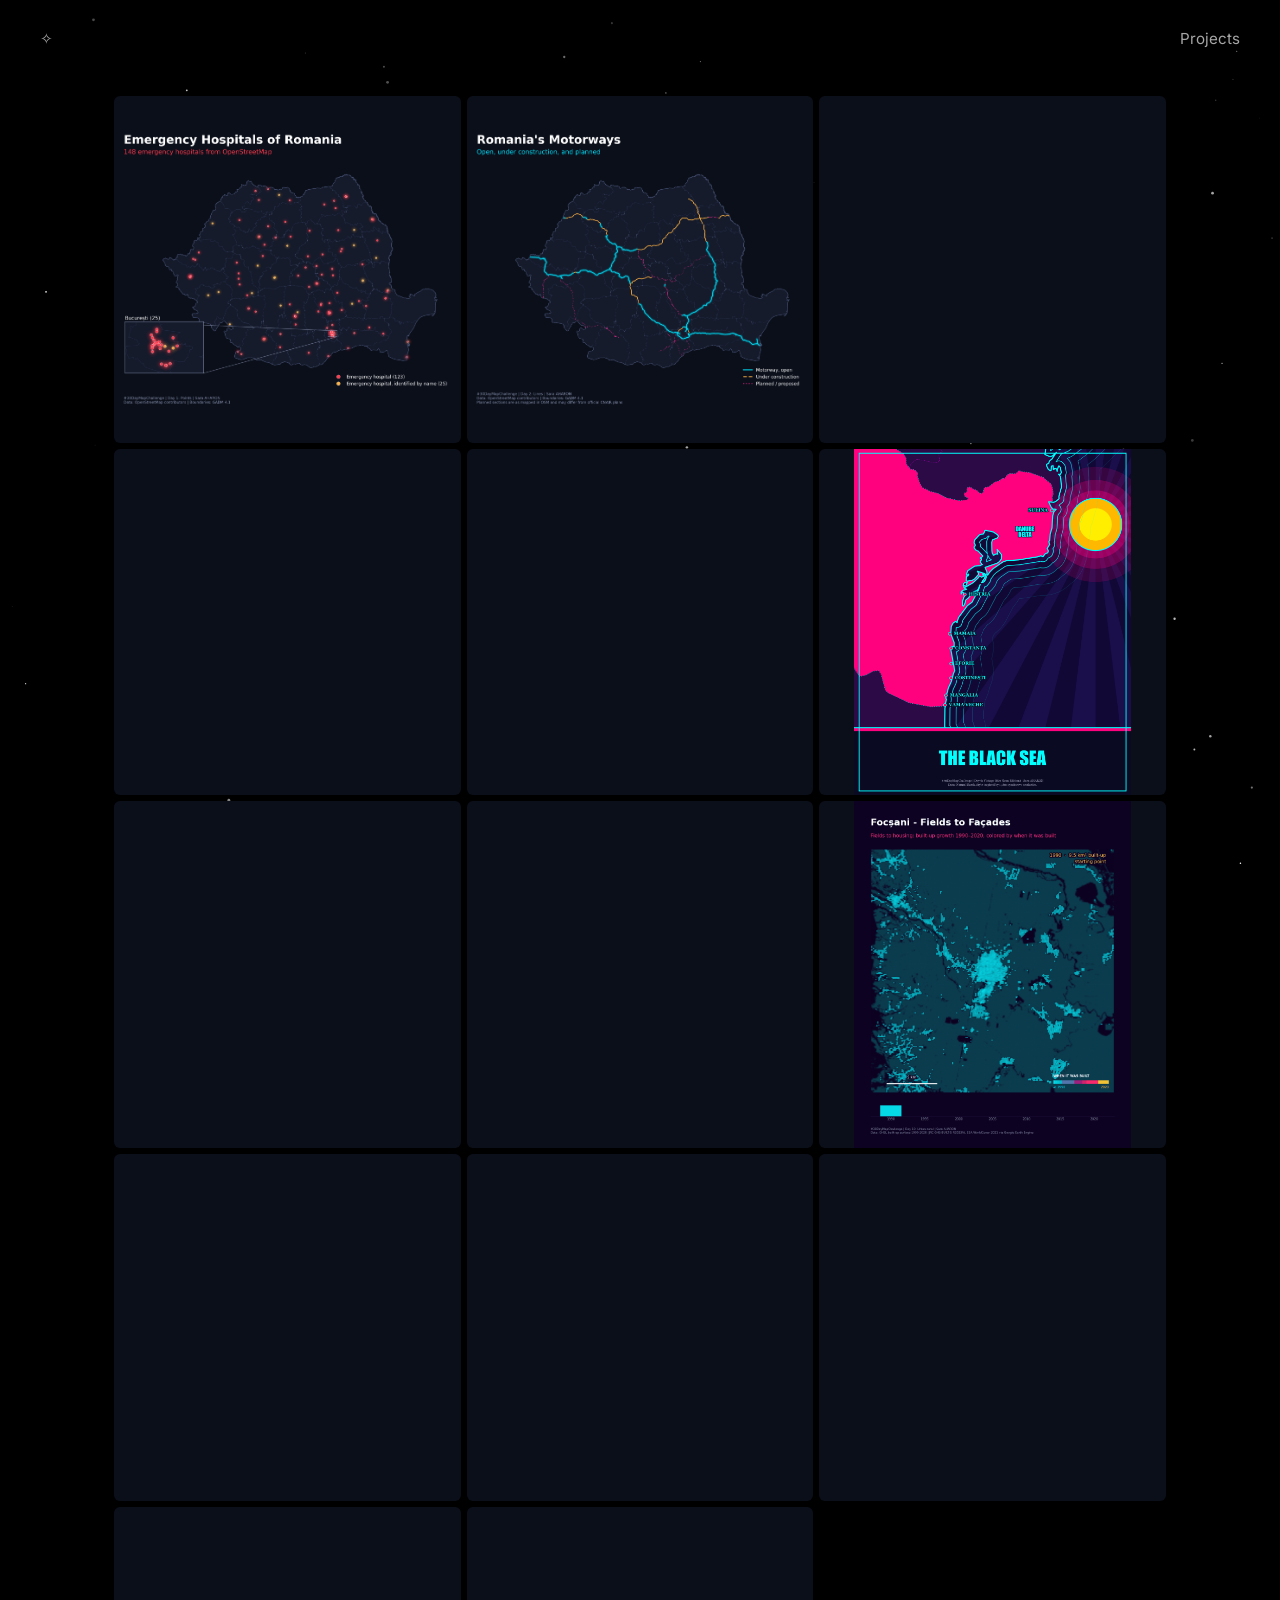
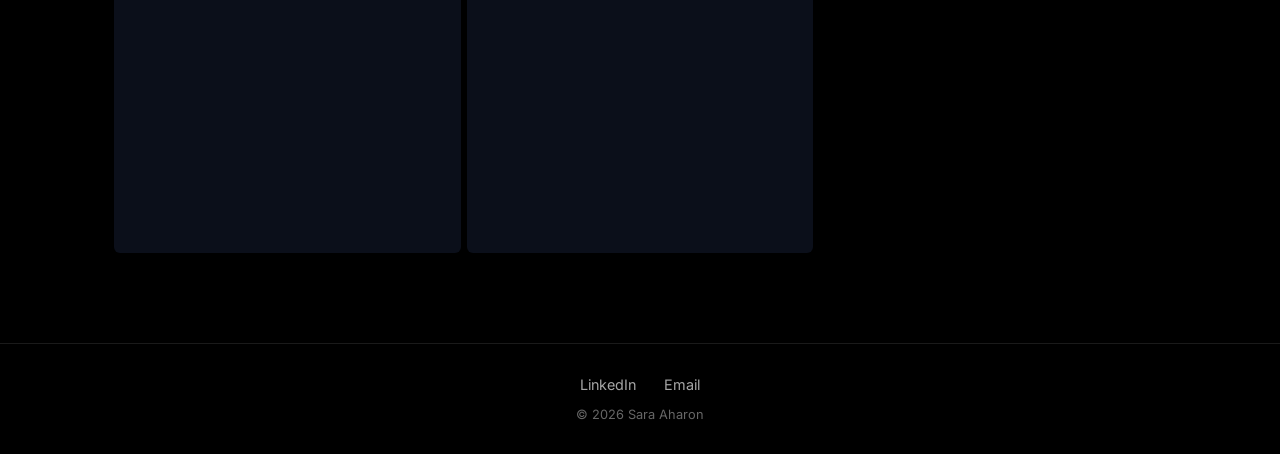
==== 30days.html @ be104168 "cv" ====
<!DOCTYPE html>
<html lang="en">
<head>
    <meta charset="UTF-8">
    <meta name="viewport" content="width=device-width, initial-scale=1.0">
    <title>#30DayMapChallenge 2026</title>

    <link rel="preconnect" href="https://fonts.googleapis.com">
    <link rel="preconnect" href="https://fonts.gstatic.com" crossorigin>
    <link href="https://fonts.googleapis.com/css2?family=Inter:wght@300;400;600;800&display=swap" rel="stylesheet">

    <style>
        * { margin: 0; padding: 0; box-sizing: border-box; }

        html, body { overflow-x: hidden; }

        body {
            background: #000;
            color: #fff;
            font-family: 'Inter', system-ui, sans-serif;
            display: flex;
            flex-direction: column;
            min-height: 100vh;
        }

        #stars {
            position: fixed;
            inset: 0;
            width: 100%;
            height: 100%;
            z-index: 0;
        }

        nav, main, footer { position: relative; z-index: 1; }

        .container { width: 100%; max-width: 1100px; margin: 0 auto; padding: 0 24px; }

        /* Nav */
        nav {
            display: flex;
            justify-content: space-between;
            align-items: center;
            flex-wrap: wrap;
            gap: 10px 28px;
            padding: 28px 40px;
        }
        nav .logo { font-weight: 600; letter-spacing: 0.04em; }
        nav ul { display: flex; gap: 28px; list-style: none; }
        nav a {
            color: rgba(255, 255, 255, 0.65);
            text-decoration: none;
            font-size: 0.95rem;
            transition: color 0.2s;
        }
        nav a:hover { color: #fff; }

        main { flex: 1; padding: 20px 0 90px; }

        /* Grid */
        .mc-grid {
            display: grid;
            grid-template-columns: repeat(3, 1fr);
            gap: 6px;
        }

        .mc-tile {
            position: relative;
            display: block;
            aspect-ratio: 1 / 1;
            padding: 0;
            border: 0;
            border-radius: 6px;
            overflow: hidden;
            background: #0b0f1a;
            cursor: pointer;
            font: inherit;
            width: 100%;
        }

        .mc-tile img,
        .mc-tile video {
            width: 100%;
            height: 100%;
            object-fit: contain;
            display: block;
            transition: transform 0.35s ease;
            pointer-events: none; /* Prevents video elements from intercepting clicks meant for the tile button */
        }

        .mc-tile:hover img,
        .mc-tile:hover video,
        .mc-tile:focus-visible img,
        .mc-tile:focus-visible video { transform: scale(1.04); }

        /* Lightbox */
        .mc-lightbox {
            position: fixed;
            inset: 0;
            z-index: 1000;
            display: flex;
            flex-direction: column;
            align-items: center;
            justify-content: center;
            padding: 24px;
            background: rgba(5, 8, 15, 0.94);
        }
        .mc-lightbox[hidden] { display: none; }

        .mc-stage {
            display: flex;
            align-items: center;
            justify-content: center;
            max-width: min(1100px, 100%);
            max-height: 82vh;
        }
        .mc-stage img,
        .mc-stage video {
            max-width: 100%;
            max-height: 82vh;
            border-radius: 10px;
            background: #0b0f1a;
        }

        .mc-caption {
            margin-top: 16px;
            max-width: 760px;
            text-align: center;
            color: #c7cde0;
            font-size: 14px;
            line-height: 1.6;
        }
        .mc-caption b { color: #fff; }

        .mc-btn {
            position: absolute;
            border: 0;
            background: rgba(255, 255, 255, 0.08);
            color: #fff;
            width: 44px;
            height: 44px;
            border-radius: 50%;
            font-size: 20px;
            cursor: pointer;
        }
        .mc-btn:hover { background: rgba(255, 255, 255, 0.18); }
        .mc-close { top: 20px; right: 20px; }
        .mc-prev { left: 20px; top: 50%; transform: translateY(-50%); }
        .mc-next { right: 20px; top: 50%; transform: translateY(-50%); }

        /* Footer */
        footer {
            padding: 32px 24px;
            text-align: center;
            border-top: 1px solid rgba(255, 255, 255, 0.1);
        }
        .footer-links {
            display: flex;
            justify-content: center;
            gap: 28px;
            flex-wrap: wrap;
            margin-bottom: 14px;
        }
        .footer-links a {
            color: rgba(255, 255, 255, 0.65);
            text-decoration: none;
            font-size: 0.9rem;
            transition: color 0.2s;
        }
        .footer-links a:hover { color: #fff; }
        .copyright { font-size: 0.8rem; color: rgba(255, 255, 255, 0.4); }

        /* Mobile */
        @media (max-width: 700px) {
            nav { padding: 20px; }
            nav ul { gap: 18px; }
            .container { padding: 0 12px; }
            .mc-grid { gap: 3px; }
            .mc-tile { border-radius: 3px; }
            .mc-prev, .mc-next { display: none; }
        }
    </style>
</head>

<body>

<canvas id="stars" aria-hidden="true"></canvas>

<nav>
    <a class="logo" href="index.html">✧</a>
    <ul>
        <li><a href="projects.html">Projects</a></li>
    </ul>
</nav>

<main>
    <div class="container">

        <div class="mc-grid" id="mcGrid">

    <!-- Day 1 -->
    <button class="mc-tile" type="button"
            data-caption="<b>Day 1 · Points</b>">
        <img src="assets/images/30days/day1_points_hospitals.png"
             alt="Day 1, Points" loading="lazy">
    </button>

    <!-- Day 2 -->
    <button class="mc-tile" type="button"
            data-caption="<b>Day 2 · Lines</b>">
        <img src="assets/images/30days/day2_motorways.png"
             alt="Day 2, Lines" loading="lazy">
    </button>

    <!-- Day 3 (video) -->
    <button class="mc-tile" type="button"
            data-video="assets/images/30days/day3_airports.mp4"
            data-caption="<b>Day 3 · Polygons</b>">
        <video src="assets/images/30days/day3_airports.mp4"
               autoplay muted loop playsinline preload="metadata"
               aria-label="Day 3, Polygons"></video>
    </button>

    <!-- Day 4 (video) -->
    <button class="mc-tile" type="button"
            data-video="assets/images/30days/day4_clusters.mp4"
            data-caption="<b>Day 4 · Clusters</b>">
        <video src="assets/images/30days/day4_clusters.mp4"
               autoplay muted loop playsinline preload="metadata"
               aria-label="Day 4, Clusters"></video>
    </button>

    <!-- Day 5 (video) -->
    <button class="mc-tile" type="button"
            data-video="assets/images/30days/day5_sight_moldoveanu.mp4"
            data-caption="<b>Day 5 · Sight</b>">
        <video src="assets/images/30days/day5_sight_moldoveanu.mp4"
               autoplay muted loop playsinline preload="metadata"
               aria-label="Day 5, Sight"></video>
    </button>

    <!-- Day 6 -->
    <button class="mc-tile" type="button"
            data-caption="<b>Day 6 · Vintage</b>">
        <img src="assets/images/30days/day6_80s.png"
             alt="Day 6, Vintage" loading="lazy">
    </button>

    <!-- Day 7 (video) -->
    <button class="mc-tile" type="button"
            data-video="assets/images/30days/day7_volcanoes.mp4"
            data-caption="<b>Day 7 · 10 Minute Map</b>">
        <video src="assets/images/30days/day7_volcanoes_eruptive.mp4"
               autoplay muted loop playsinline preload="metadata"
               aria-label="Day 7, 10 Minute Map"></video>
    </button>

    <!-- Day 8 (video) -->
    <button class="mc-tile" type="button"
            data-video="assets/images/30days/day08_utopia.mp4"
            data-caption="<b>Day 8 · Utopia</b>">
        <video src="assets/images/30days/day08_utopia.mp4"
               autoplay muted loop playsinline preload="metadata"
               aria-label="Day 8, Utopia"></video>
    </button>

    <!-- Day 9 -->
    <button class="mc-tile" type="button"
            data-caption="<b>Day 9 · Urban - Rural</b>">
        <img src="assets/images/30days/day09_urban_rural_focsani.gif"
             alt="Day 9, Urban - Rural" loading="lazy">
    </button>

    <!-- Day 10 (video) -->
<button class="mc-tile" type="button"
        data-video="assets/images/30days/day10_prompting_only.mp4"
        data-caption="<b>Day 10 · Prompting Only</b>">
    <video src="assets/images/30days/day10_prompting_only.mp4"
           autoplay muted loop playsinline preload="metadata"
           aria-label="Day 10, Prompting Only animation"></video>
</button>

<!-- Day 11 (video) -->
<button class="mc-tile" type="button"
        data-video="assets/images/30days/day11_vrancea_hums.mp4"
        data-caption="<b>Day 11 · Senses: Sound</b>">
    <video src="assets/images/30days/day11_vrancea_hums.mp4"
           autoplay muted loop playsinline preload="metadata"
           aria-label="Day 11, Senses: Sound animation"></video>
</button>

<!-- Day 12 (video) -->
<button class="mc-tile" type="button"
        data-video="assets/images/30days/day12_power.mp4"
        data-caption="<b>Day 12 · Power</b>">
    <video src="assets/images/30days/day12_power.mp4"
           autoplay muted loop playsinline preload="metadata"
           aria-label="Day 12, Power animation"></video>
</button>

<!-- Day 13 (video) -->
<button class="mc-tile" type="button"
        data-video="assets/images/30days/day13_interactions.mp4"
        data-caption="<b>Day 13 · Interactions</b>">
    <video src="assets/images/30days/day13_interactions.mp4"
           autoplay muted loop playsinline preload="metadata"
           aria-label="Day 13, Interactions animation"></video>
</button>

    <!-- Day 24 (video) -->
    <button class="mc-tile" type="button"
            data-video="assets/images/30days/day24_network_beijing.mp4"
            data-caption="<b>Day 24 · Network</b>">
        <video src="assets/images/30days/day24_network_beijing.mp4"
               autoplay muted loop playsinline preload="metadata"
               aria-label="Day 24, Network: Beijing pedestrian movement network animation"></video>
    </button>

</div>

    </div>
</main>

<!-- Lightbox -->
<div class="mc-lightbox" id="mcLightbox" hidden>
    <button class="mc-btn mc-close" id="mcClose" aria-label="Close">✕</button>
    <button class="mc-btn mc-prev" id="mcPrev" aria-label="Previous map">‹</button>
    <button class="mc-btn mc-next" id="mcNext" aria-label="Next map">›</button>
    <div class="mc-stage" id="mcStage"></div>
    <p class="mc-caption" id="mcCaption"></p>
</div>

<footer>
    <div class="footer-links">
        <a href="https://www.linkedin.com/in/saraaharon/" target="_blank">LinkedIn</a>
        <a href="mailto:sara.aharon@yahoo.com">Email</a>
    </div>
    <p class="copyright">© 2026 Sara Aharon</p>
</footer>

<script>
    (function () {
        var tiles = Array.prototype.slice.call(document.querySelectorAll('.mc-tile'));
        var box = document.getElementById('mcLightbox');
        var stage = document.getElementById('mcStage');
        var caption = document.getElementById('mcCaption');
        var current = 0;

        document.querySelectorAll('.mc-tile video').forEach(function (v) {
            v.muted = true;
            v.play().catch(function () {});
        });

        function show(i) {
            current = (i + tiles.length) % tiles.length;
            var t = tiles[current];
            stage.innerHTML = '';

            if (t.dataset.video) {
                var v = document.createElement('video');
                v.src = t.dataset.video;
                v.controls = true;
                v.autoplay = true;
                v.muted = true;
                v.loop = true;
                v.playsInline = true;
                stage.appendChild(v);
            } else {
                var img = document.createElement('img');
                var imgSource = t.dataset.full || (t.querySelector('img') ? t.querySelector('img').getAttribute('src') : '');
                var imgAlt = t.querySelector('img') ? t.querySelector('img').alt : '';
                img.src = imgSource;
                img.alt = imgAlt;
                stage.appendChild(img);
            }

            caption.innerHTML = t.dataset.caption || '';
            box.hidden = false;
            document.body.style.overflow = 'hidden';
        }

        function close() {
            stage.innerHTML = '';
            box.hidden = true;
            document.body.style.overflow = '';
        }

        tiles.forEach(function (t, i) {
            t.addEventListener('click', function () { show(i); });
        });

        document.getElementById('mcClose').addEventListener('click', close);
        document.getElementById('mcPrev').addEventListener('click', function (e) { e.stopPropagation(); show(current - 1); });
        document.getElementById('mcNext').addEventListener('click', function (e) { e.stopPropagation(); show(current + 1); });

        box.addEventListener('click', function (e) {
            if (e.target === box) close();
        });

        document.addEventListener('keydown', function (e) {
            if (box.hidden) return;
            if (e.key === 'Escape') close();
            if (e.key === 'ArrowLeft') show(current - 1);
            if (e.key === 'ArrowRight') show(current + 1);
        });
    })();

    // Stars Canvas
    (function () {
        var canvas = document.getElementById('stars');
        var ctx = canvas.getContext('2d');
        var reduceMotion = window.matchMedia('(prefers-reduced-motion: reduce)').matches;
        var stars = [];
        var w, h;

        function init() {
            var dpr = window.devicePixelRatio || 1;
            w = window.innerWidth;
            h = window.innerHeight;
            canvas.width = w * dpr;
            canvas.height = h * dpr;
            ctx.setTransform(dpr, 0, 0, dpr, 0, 0);

            var count = Math.round((w * h) / 9000);
            stars = Array.from({ length: count }, function () {
                return {
                    x: Math.random() * w,
                    y: Math.random() * h,
                    r: Math.random() * 1.1 + 0.3,
                    speed: Math.random() * 1.5 + 0.5,
                    phase: Math.random() * Math.PI * 2
                };
            });
        }

        function draw(t) {
            ctx.clearRect(0, 0, w, h);
            for (var i = 0; i < stars.length; i++) {
                var s = stars[i];
                ctx.globalAlpha = reduceMotion ? 0.7 : 0.2 + 0.8 * (0.5 + 0.5 * Math.sin(t * 0.001 * s.speed + s.phase));
                ctx.fillStyle = '#fff';
                ctx.beginPath();
                ctx.arc(s.x, s.y, s.r, 0, Math.PI * 2);
                ctx.fill();
            }
            if (!reduceMotion) requestAnimationFrame(draw);
        }

        window.addEventListener('resize', function () { init(); if (reduceMotion) draw(0); });
        init();
        requestAnimationFrame(draw);
    })();
</script>

</body>
</html>
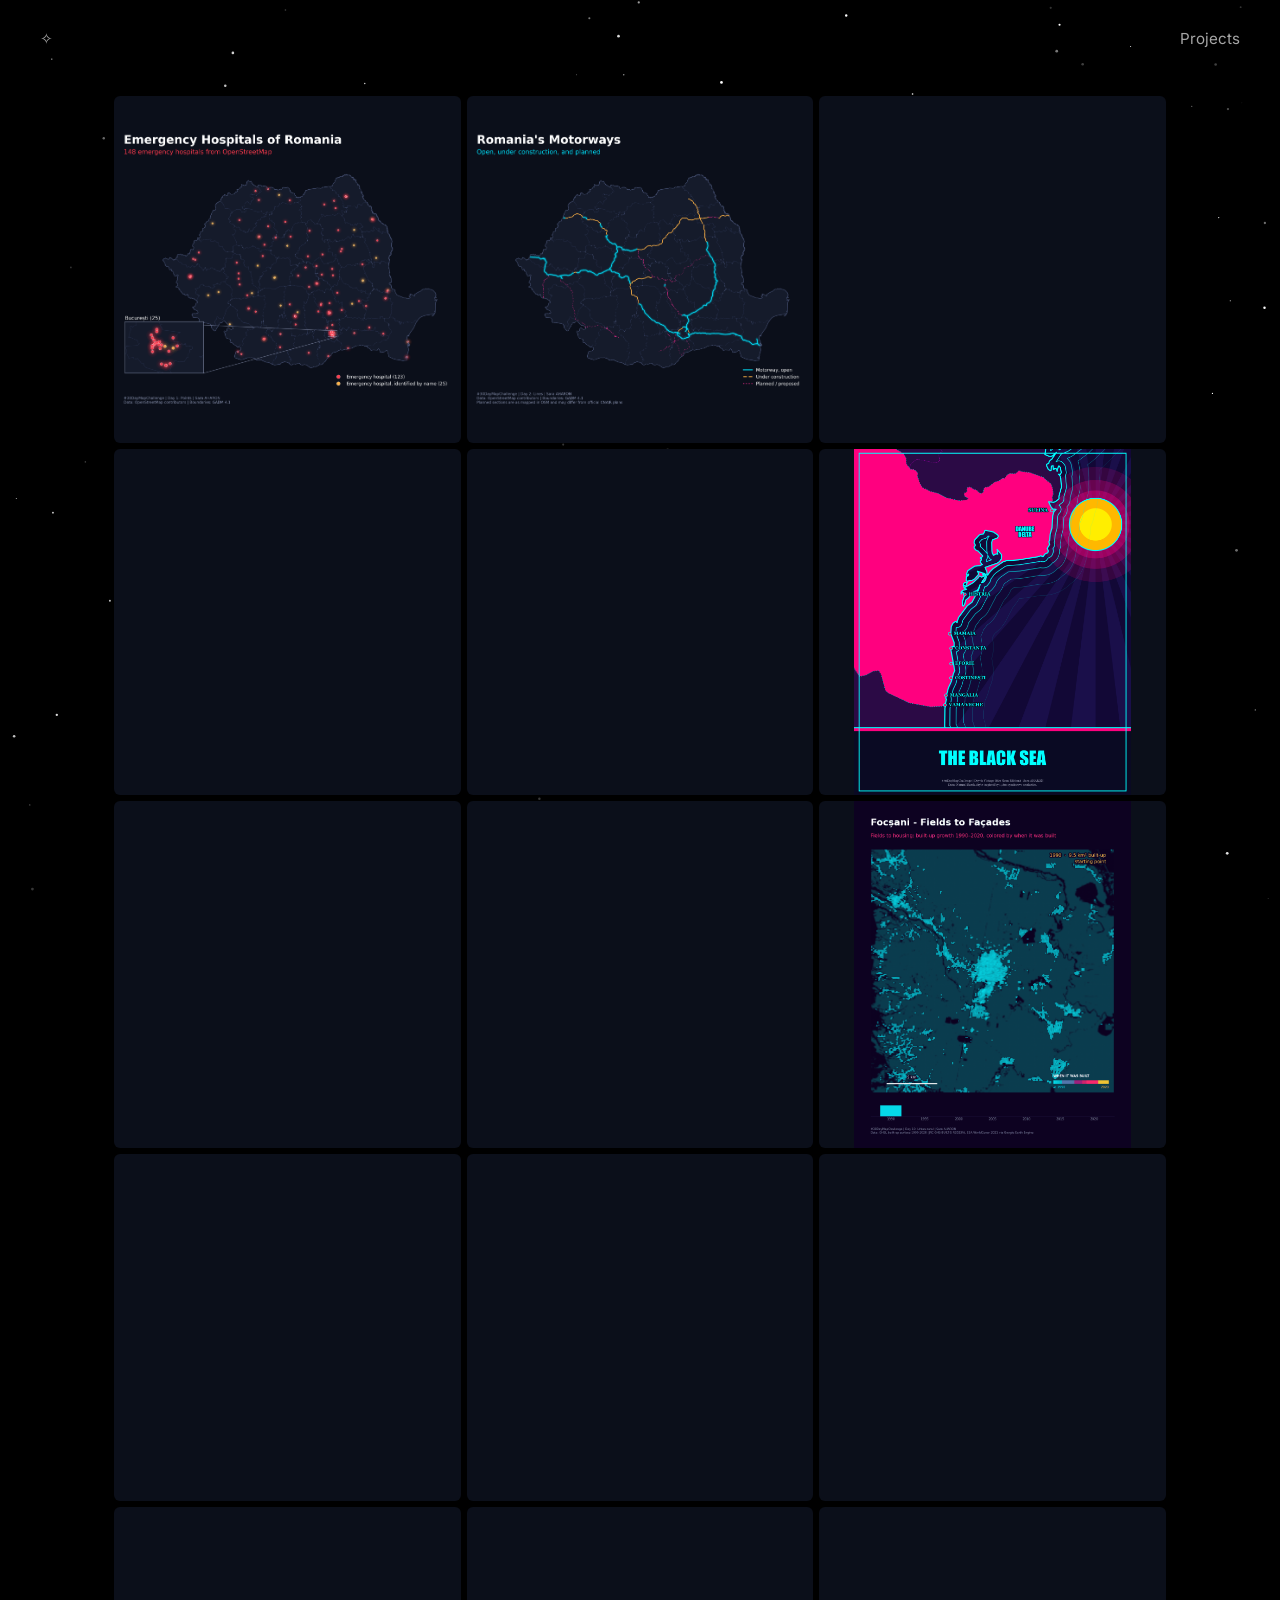
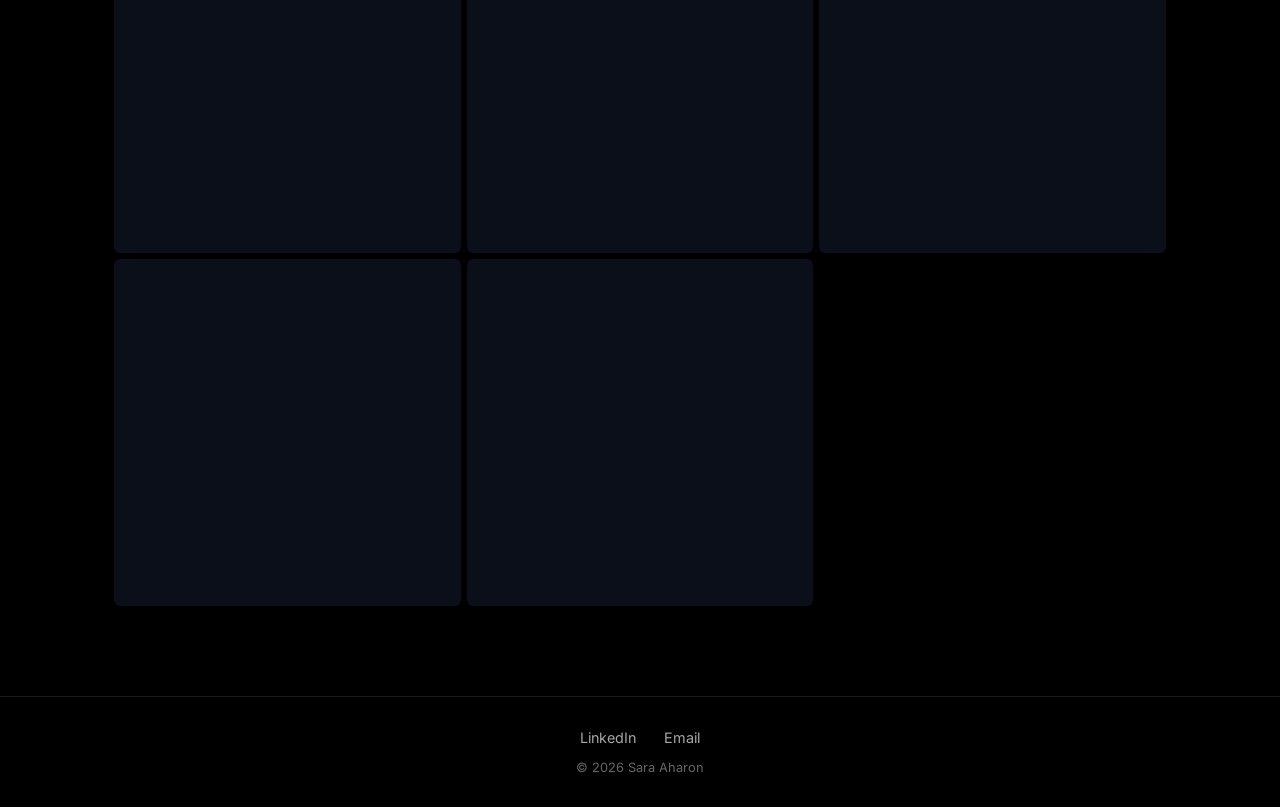
==== commit ec9c48b5: "update 30 days" ====
--- a/30days.html
+++ b/30days.html
@@ -304,6 +304,33 @@
     <video src="assets/images/30days/day13_interactions.mp4"
            autoplay muted loop playsinline preload="metadata"
            aria-label="Day 13, Interactions animation"></video>
+</button>
+
+<!-- Day 14 (video) -->
+<button class="mc-tile" type="button"
+        data-video="assets/images/30days/day14_coastline_anim.mp4"
+        data-caption="<b>Day 13 · Borgesian Map</b>">
+    <video src="assets/images/30days/day14_coastline_anim.mp4"
+           autoplay muted loop playsinline preload="metadata"
+           aria-label="Day 14, Borgesian Map animation"></video>
+</button>
+
+<!-- Day 15 (video) -->
+<button class="mc-tile" type="button"
+        data-video="assets/images/30days/day15_magma.mp4"
+        data-caption="<b>Day 15 · Inside Out</b>">
+    <video src="assets/images/30days/day15_magma.mp4"
+           autoplay muted loop playsinline preload="metadata"
+           aria-label="Day 15, Inside Out animation"></video>
+</button>
+
+<!-- Day 16 (video) -->
+<button class="mc-tile" type="button"
+        data-video="assets/images/30days/day16_colab.mp4"
+        data-caption="<b>Day 16 · Colab</b>">
+    <video src="assets/images/30days/day16_colab.mp4"
+           autoplay muted loop playsinline preload="metadata"
+           aria-label="Day 16, Colab animation"></video>
 </button>
 
     <!-- Day 24 (video) -->
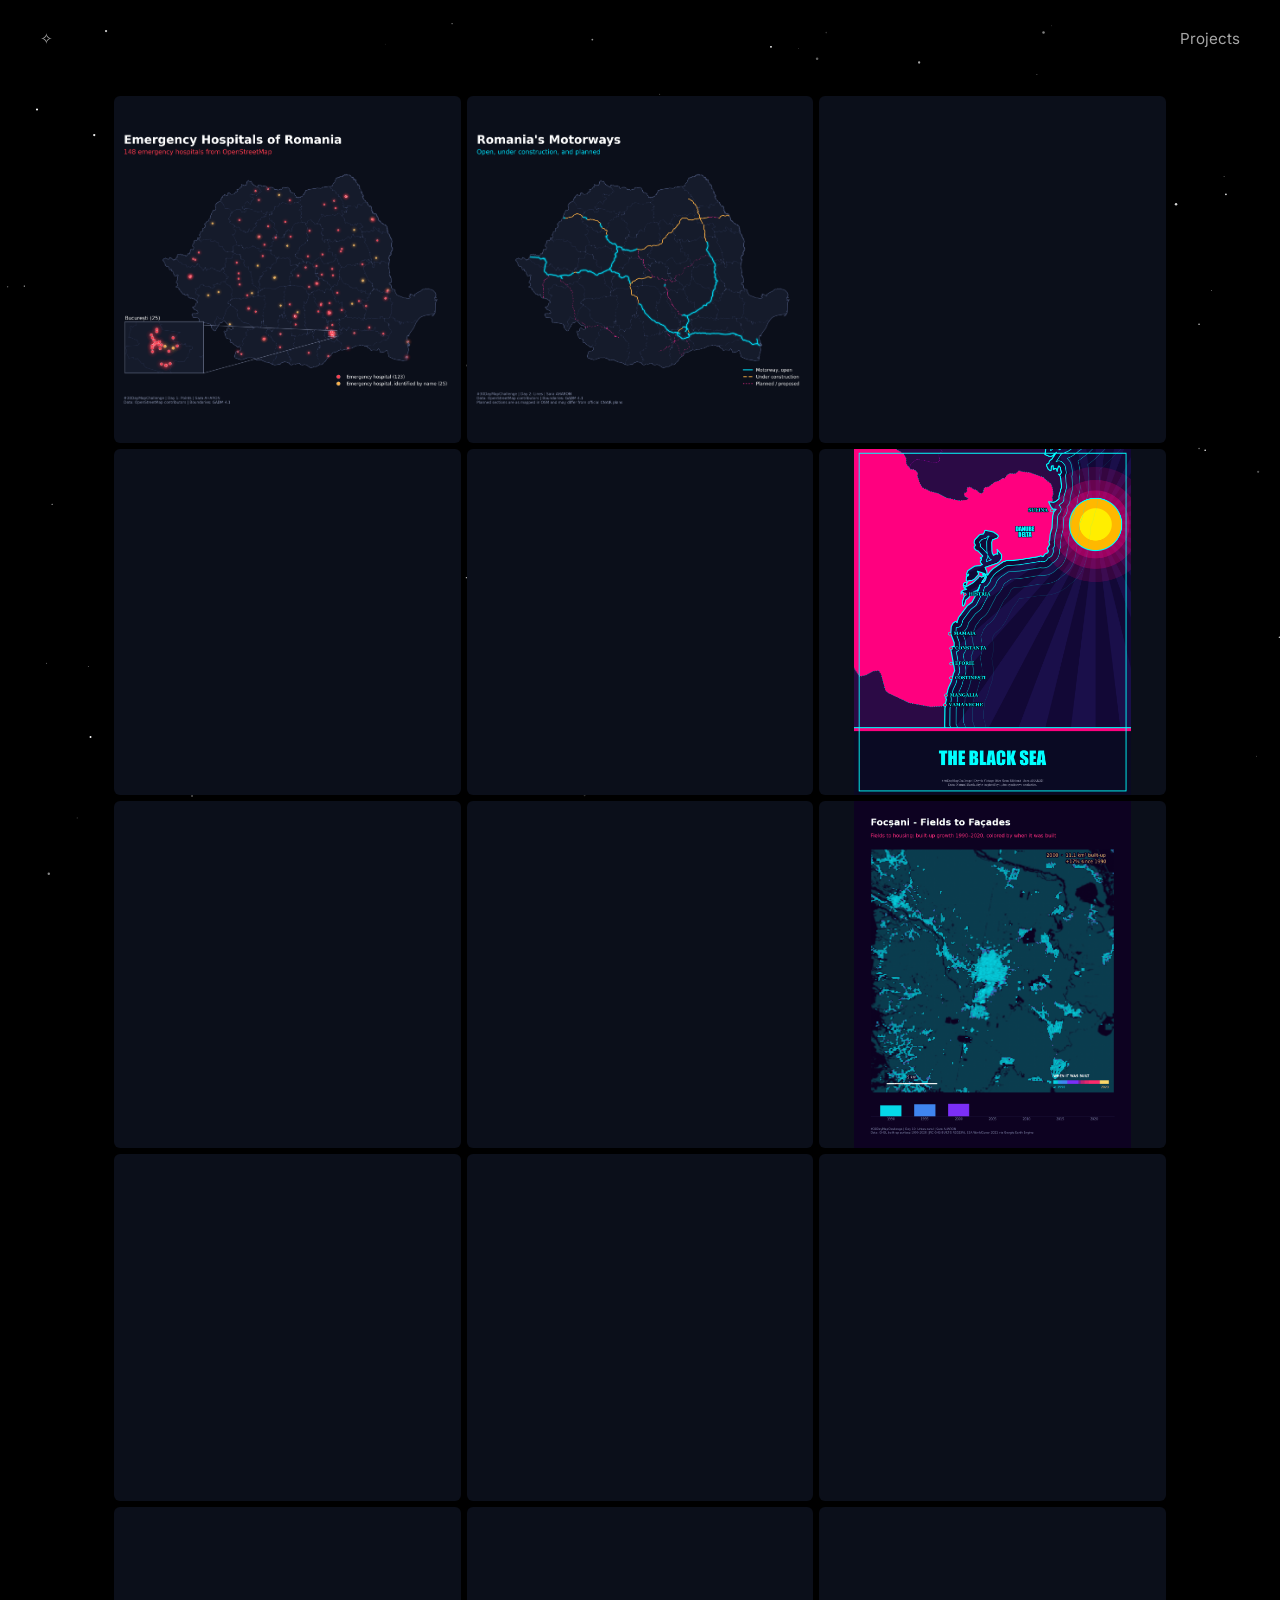
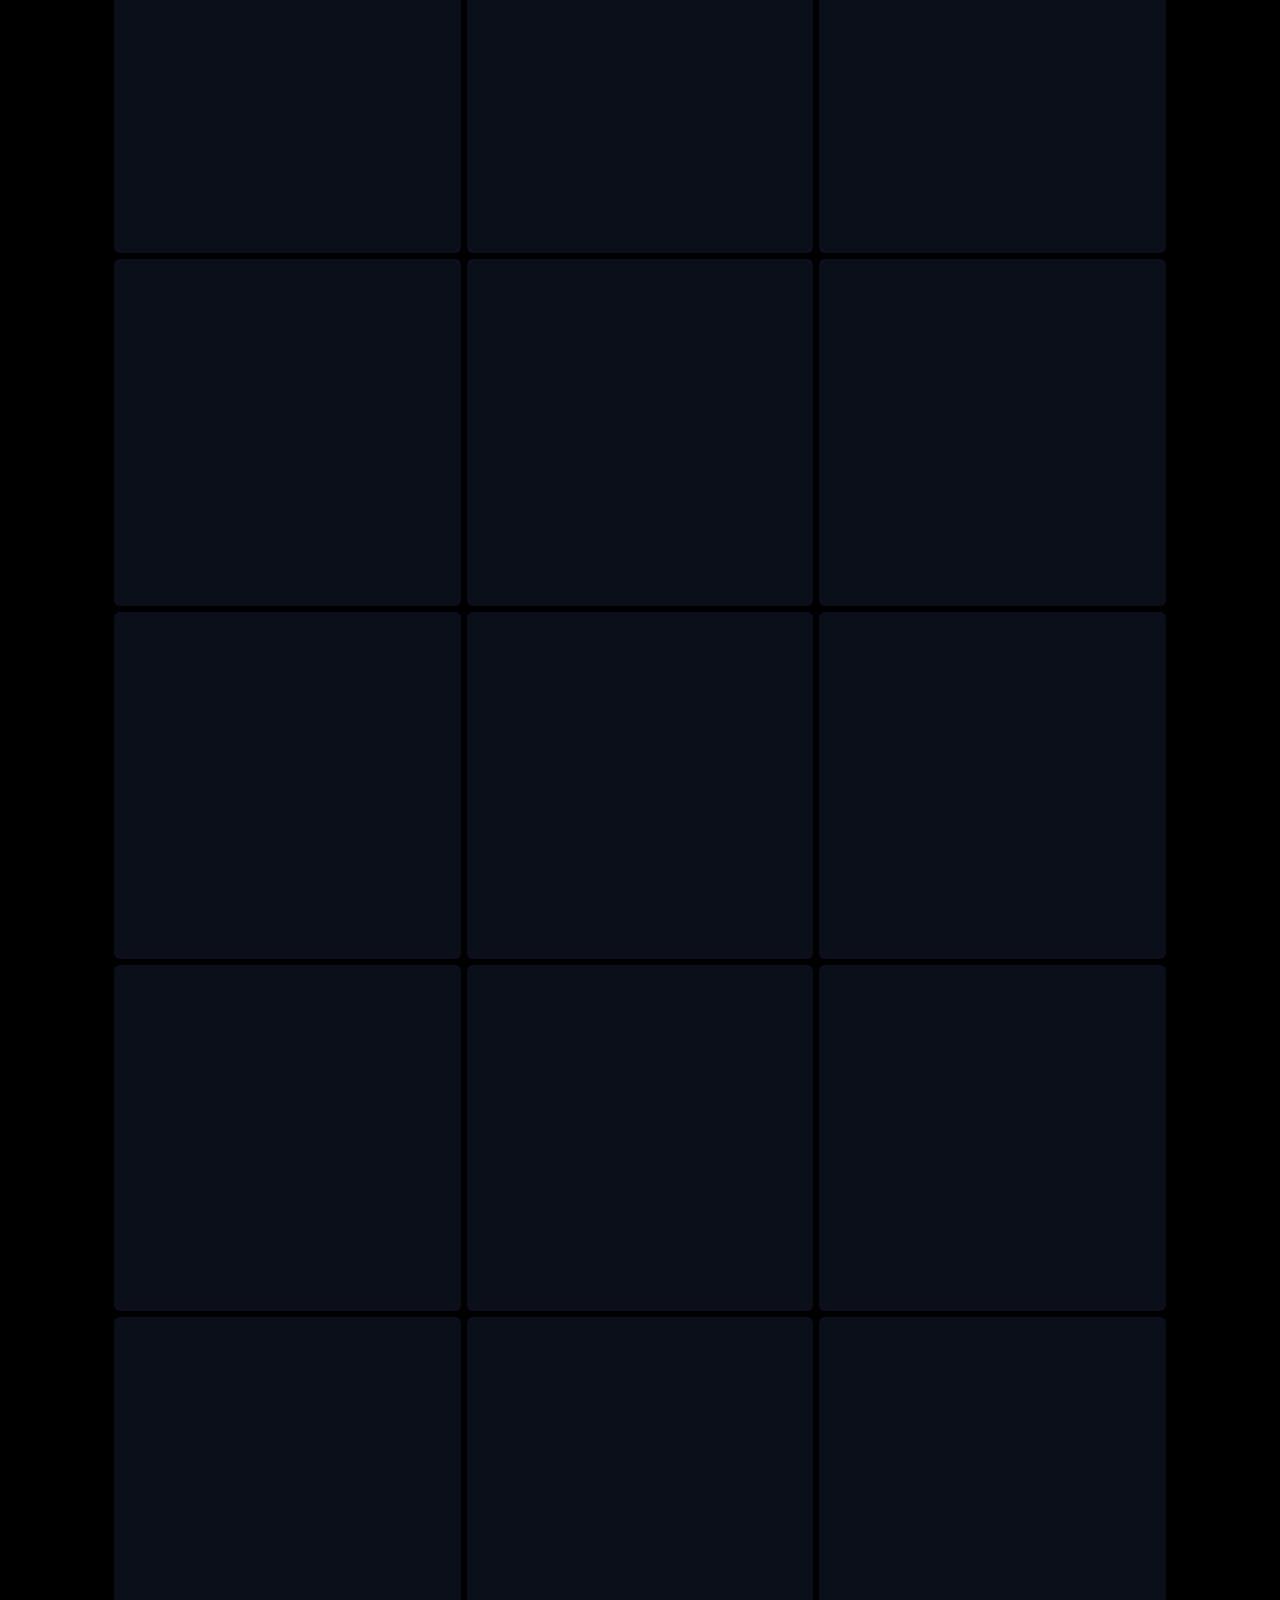
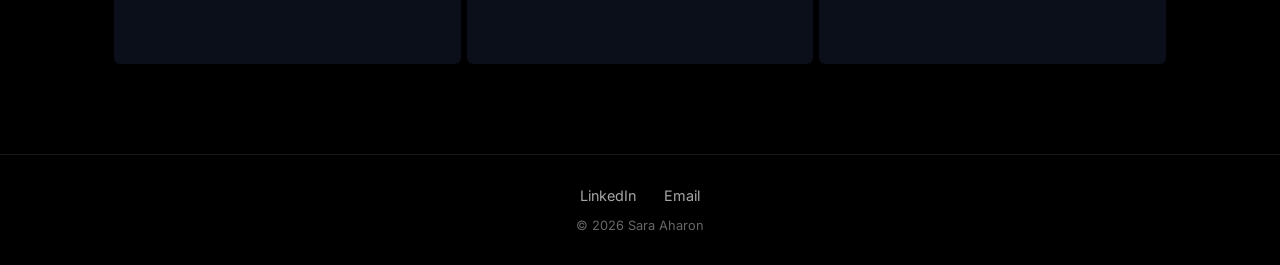
==== commit bf4840e5: "update 30" ====
--- a/30days.html
+++ b/30days.html
@@ -333,6 +333,69 @@
            aria-label="Day 16, Colab animation"></video>
 </button>
 
+<!-- Day 17 (video) -->
+<button class="mc-tile" type="button"
+        data-video="assets/images/30days/day17_sunrise.mp4"
+        data-caption="<b>Day 17 · Light & Dark</b>">
+    <video src="assets/images/30days/day17_sunrise.mp4"
+           autoplay muted loop playsinline preload="metadata"
+           aria-label="Day 17, Light & Dark animation"></video>
+</button>
+
+<!-- Day 18 (video) -->
+<button class="mc-tile" type="button"
+        data-video="assets/images/30days/day18_null.mp4"
+        data-caption="<b>Day 18 · Null</b>">
+    <video src="assets/images/30days/day18_null.mp4"
+           autoplay muted loop playsinline preload="metadata"
+           aria-label="Day 18, Null animation"></video>
+</button>
+
+<!-- Day 19 (video) -->
+<button class="mc-tile" type="button"
+        data-video="assets/images/30days/day19_smell.mp4"
+        data-caption="<b>Day 19 · The Smell of Vrancea</b>">
+    <video src="assets/images/30days/day19_smell.mp4"
+           autoplay muted loop playsinline preload="metadata"
+           aria-label="Day 19, The Smell of Vrancea animation"></video>
+</button>
+
+<!-- Day 20 (video) -->
+<button class="mc-tile" type="button"
+        data-video="assets/images/30days/day20_hexagons_ro2.mp4"
+        data-caption="<b>Day 20 · Hexagons</b>">
+    <video src="assets/images/30days/day20_hexagons_ro2.mp4"
+           autoplay muted loop playsinline preload="metadata"
+           aria-label="Day 20, Hexagons animation"></video>
+</button>
+
+<!-- Day 21 (video) -->
+<button class="mc-tile" type="button"
+        data-video="assets/images/30days/day21_hidden_layer.mp4"
+        data-caption="<b>Day 21 · Open Street Map</b>">
+    <video src="assets/images/30days/day21_hidden_layer.mp4"
+           autoplay muted loop playsinline preload="metadata"
+           aria-label="Day 21, Open Street Map animation"></video>
+</button>
+
+<!-- Day 22 (video) -->
+<button class="mc-tile" type="button"
+        data-video="assets/images/30days/day22_projection.mp4"
+        data-caption="<b>Day 22 · Projections</b>">
+    <video src="assets/images/30days/day22_projection.mp4"
+           autoplay muted loop playsinline preload="metadata"
+           aria-label="Day 22, Projections animation"></video>
+</button>
+
+<!-- Day 23 (video) -->
+<button class="mc-tile" type="button"
+        data-video="assets/images/30days/day23_mici.mp4"
+        data-caption="<b>Day 23 · Senses: Taste</b>">
+    <video src="assets/images/30days/day23_mici.mp4"
+           autoplay muted loop playsinline preload="metadata"
+           aria-label="Day 23, Senses: Taste animation"></video>
+</button>
+
     <!-- Day 24 (video) -->
     <button class="mc-tile" type="button"
             data-video="assets/images/30days/day24_network_beijing.mp4"
@@ -341,6 +404,33 @@
                autoplay muted loop playsinline preload="metadata"
                aria-label="Day 24, Network: Beijing pedestrian movement network animation"></video>
     </button>
+
+    <!-- Day 25 (video) -->
+<button class="mc-tile" type="button"
+        data-video="assets/images/30days/day25_is_this_a_map.mp4"
+        data-caption="<b>Day 25 · Is this a map?</b>">
+    <video src="assets/images/30days/day25_is_this_a_map.mp4"
+           autoplay muted loop playsinline preload="metadata"
+           aria-label="Day 25, Is this a map animation"></video>
+</button>
+
+<!-- Day 26 (video) -->
+<button class="mc-tile" type="button"
+        data-video="assets/images/30days/day26_water.mp4"
+        data-caption="<b>Day 26 · Water</b>">
+    <video src="assets/images/30days/day26_water.mp4"
+           autoplay muted loop playsinline preload="metadata"
+           aria-label="Day 26, Water animation"></video>
+</button>
+
+<!-- Day 27 (video) -->
+<button class="mc-tile" type="button"
+        data-video="assets/images/30days/day27_blender.mp4"
+        data-caption="<b>Day 27 · New tool</b>">
+    <video src="assets/images/30days/day27_blender.mp4"
+           autoplay muted loop playsinline preload="metadata"
+           aria-label="Day 27, New tool animation"></video>
+</button>
 
 </div>
 
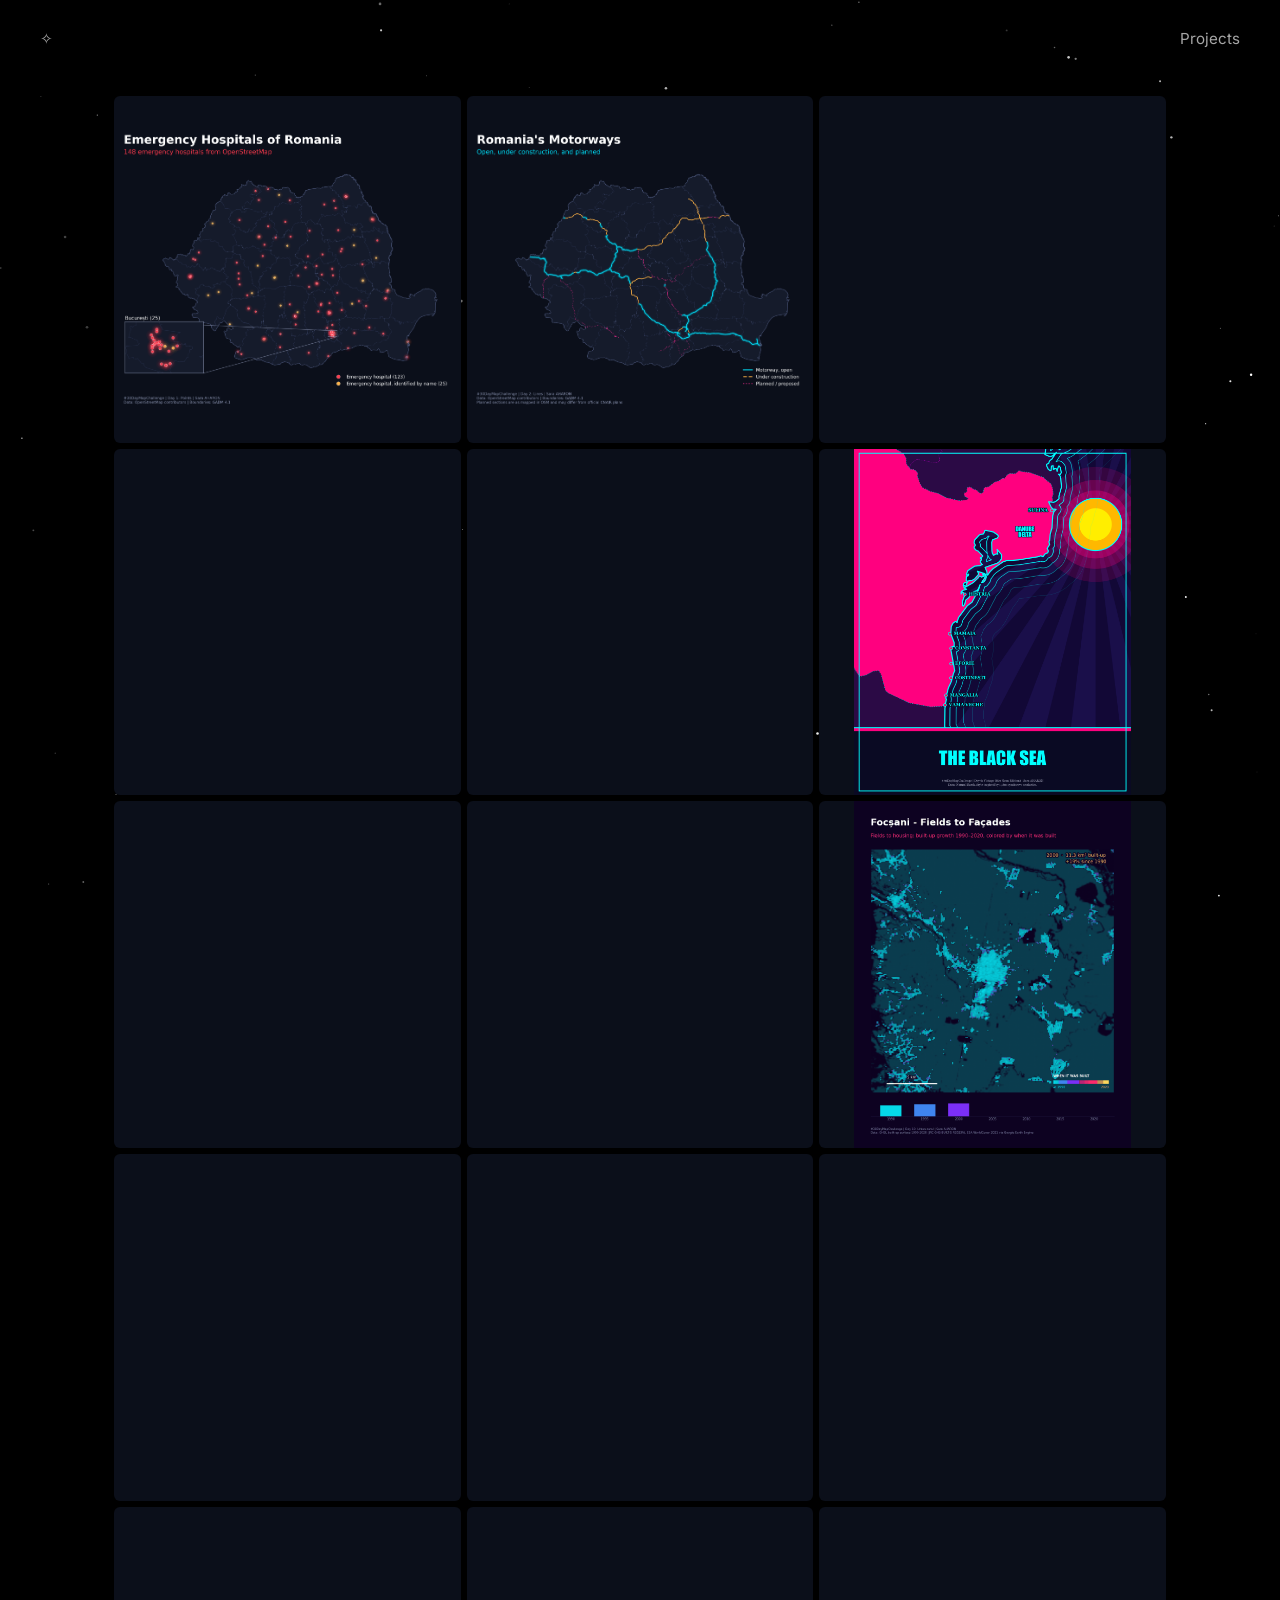
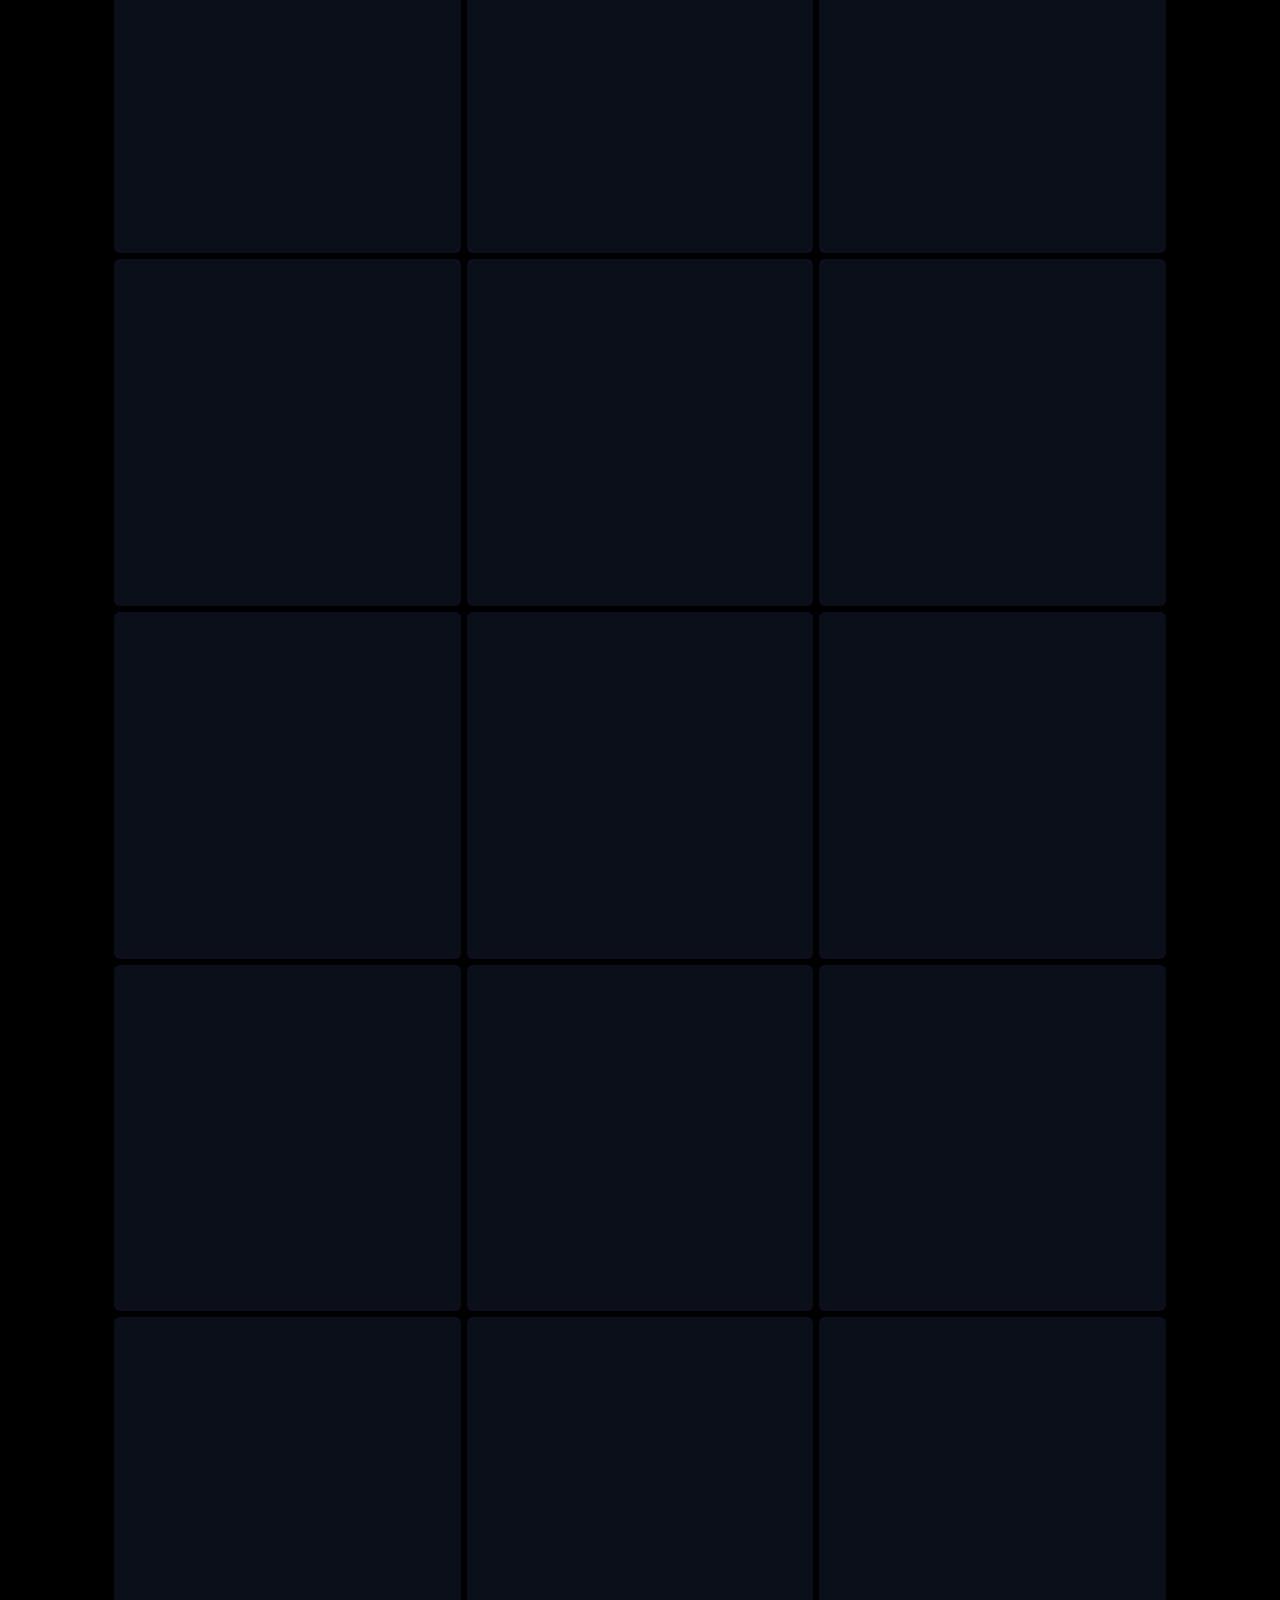
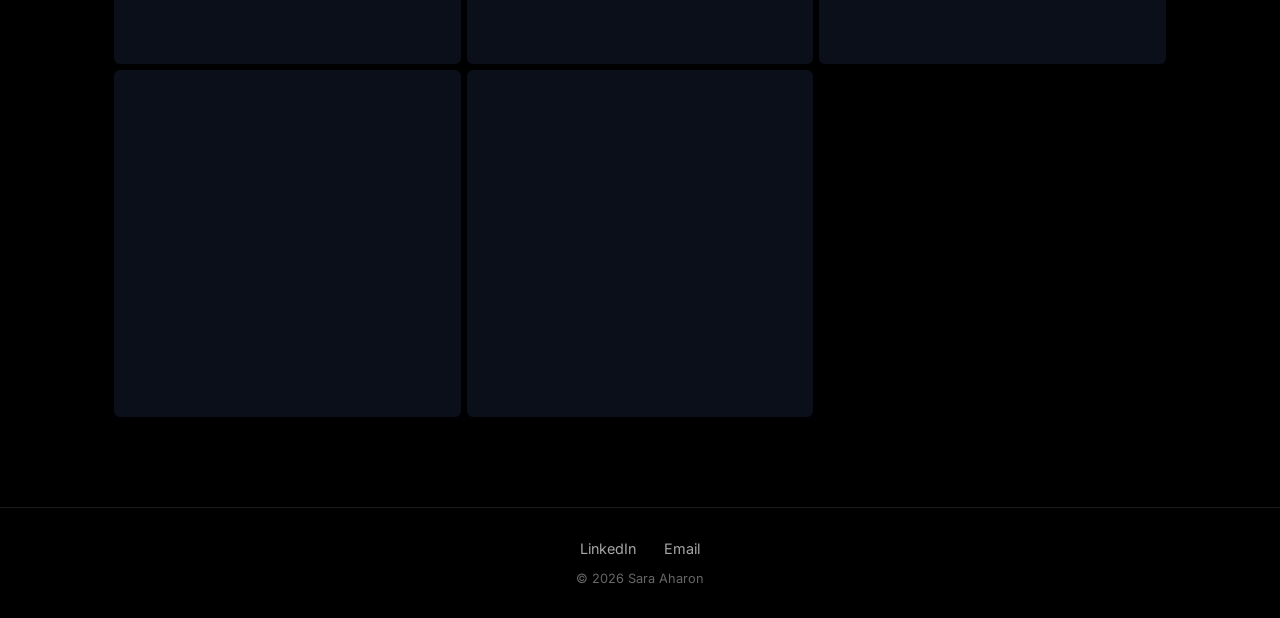
==== commit 1eff7121: "2829" ====
--- a/30days.html
+++ b/30days.html
@@ -249,7 +249,7 @@
     <button class="mc-tile" type="button"
             data-video="assets/images/30days/day7_volcanoes.mp4"
             data-caption="<b>Day 7 · 10 Minute Map</b>">
-        <video src="assets/images/30days/day7_volcanoes_eruptive.mp4"
+        <video src="assets/images/30days/day7_volcanoes.mp4"
                autoplay muted loop playsinline preload="metadata"
                aria-label="Day 7, 10 Minute Map"></video>
     </button>
@@ -430,6 +430,24 @@
     <video src="assets/images/30days/day27_blender.mp4"
            autoplay muted loop playsinline preload="metadata"
            aria-label="Day 27, New tool animation"></video>
+</button>
+
+<!-- Day 28 (video) -->
+<button class="mc-tile" type="button"
+        data-video="assets/images/30days/day28_stars.mp4"
+        data-caption="<b>Day 28 · Senses: Feeling</b>">
+    <video src="assets/images/30days/day28_stars.mp4"
+           autoplay muted loop playsinline preload="metadata"
+           aria-label="Day 28, Senses: Feeling animation"></video>
+</button>
+
+<!-- Day 29 (video) -->
+<button class="mc-tile" type="button"
+        data-video="assets/images/30days/day29_raster.mp4"
+        data-caption="<b>Day 29 · Raster</b>">
+    <video src="assets/images/30days/day29_raster.mp4"
+           autoplay muted loop playsinline preload="metadata"
+           aria-label="Day 29, Raster animation"></video>
 </button>
 
 </div>
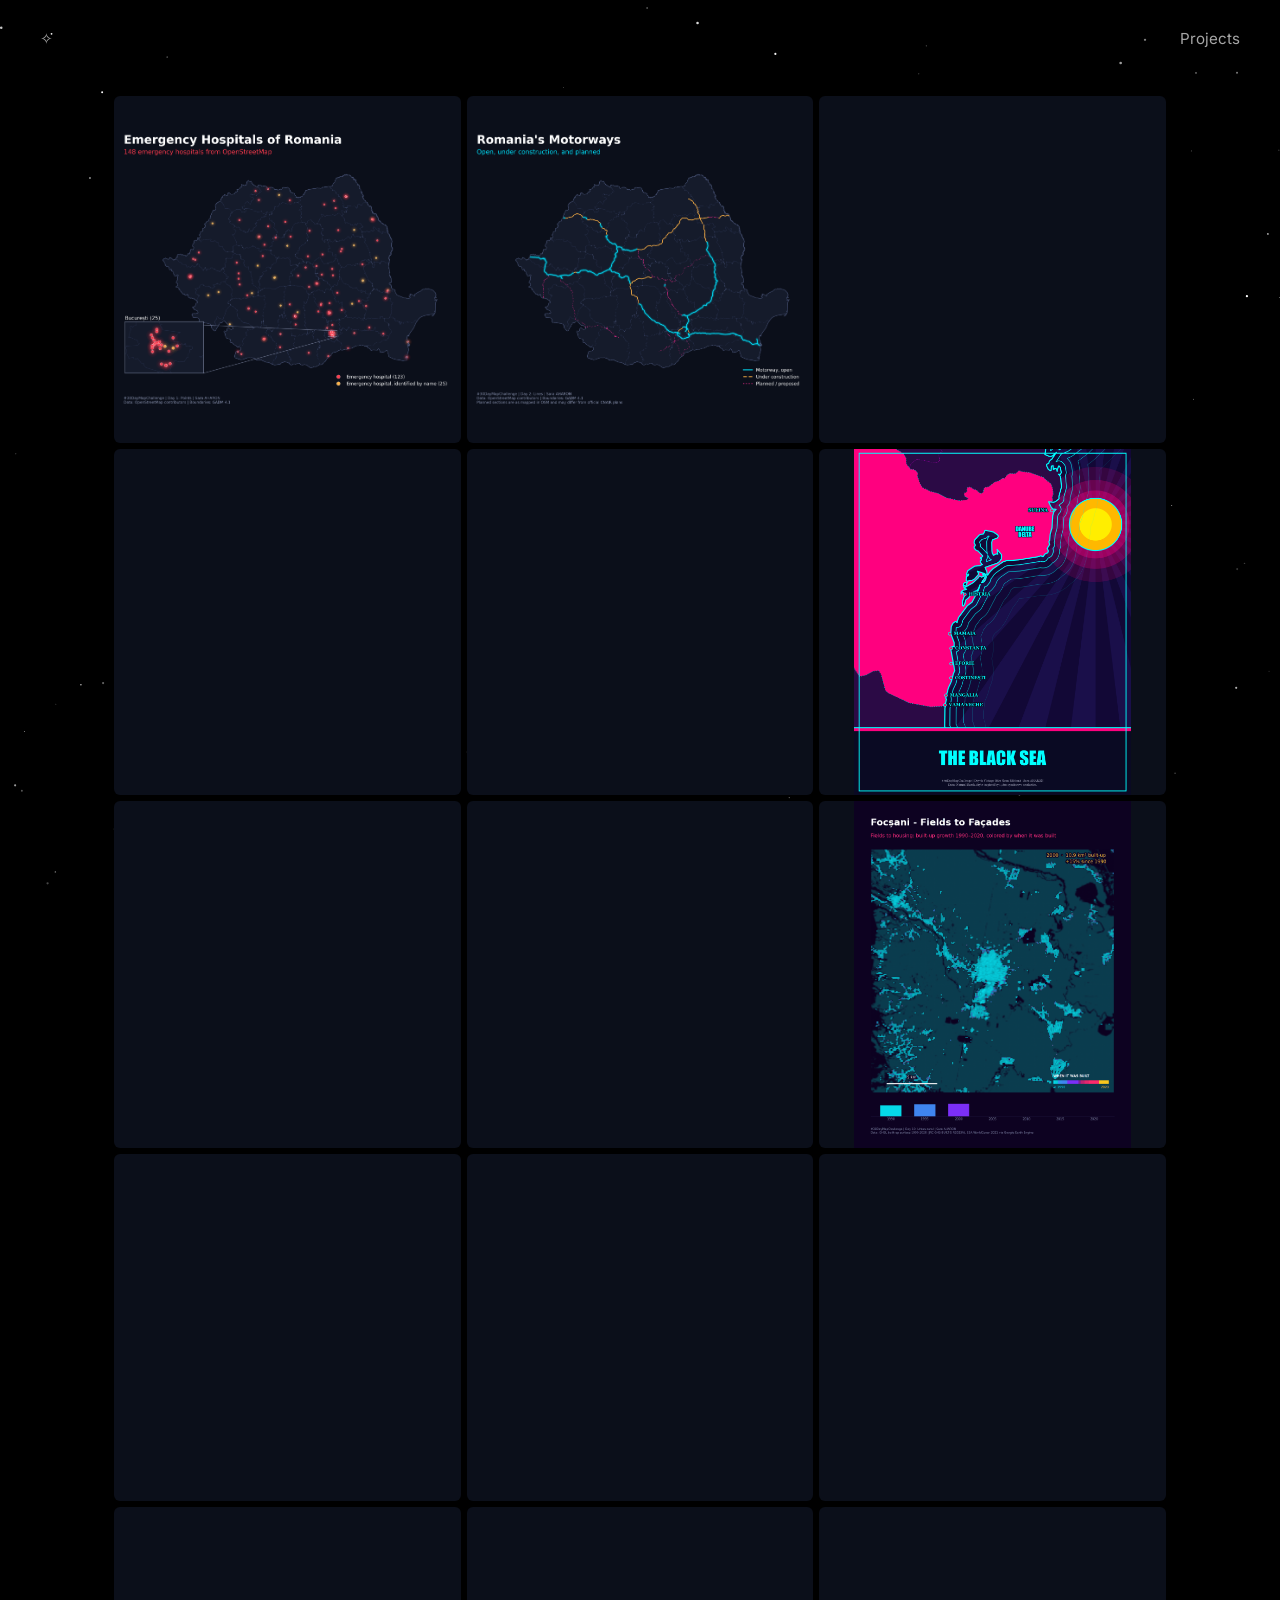
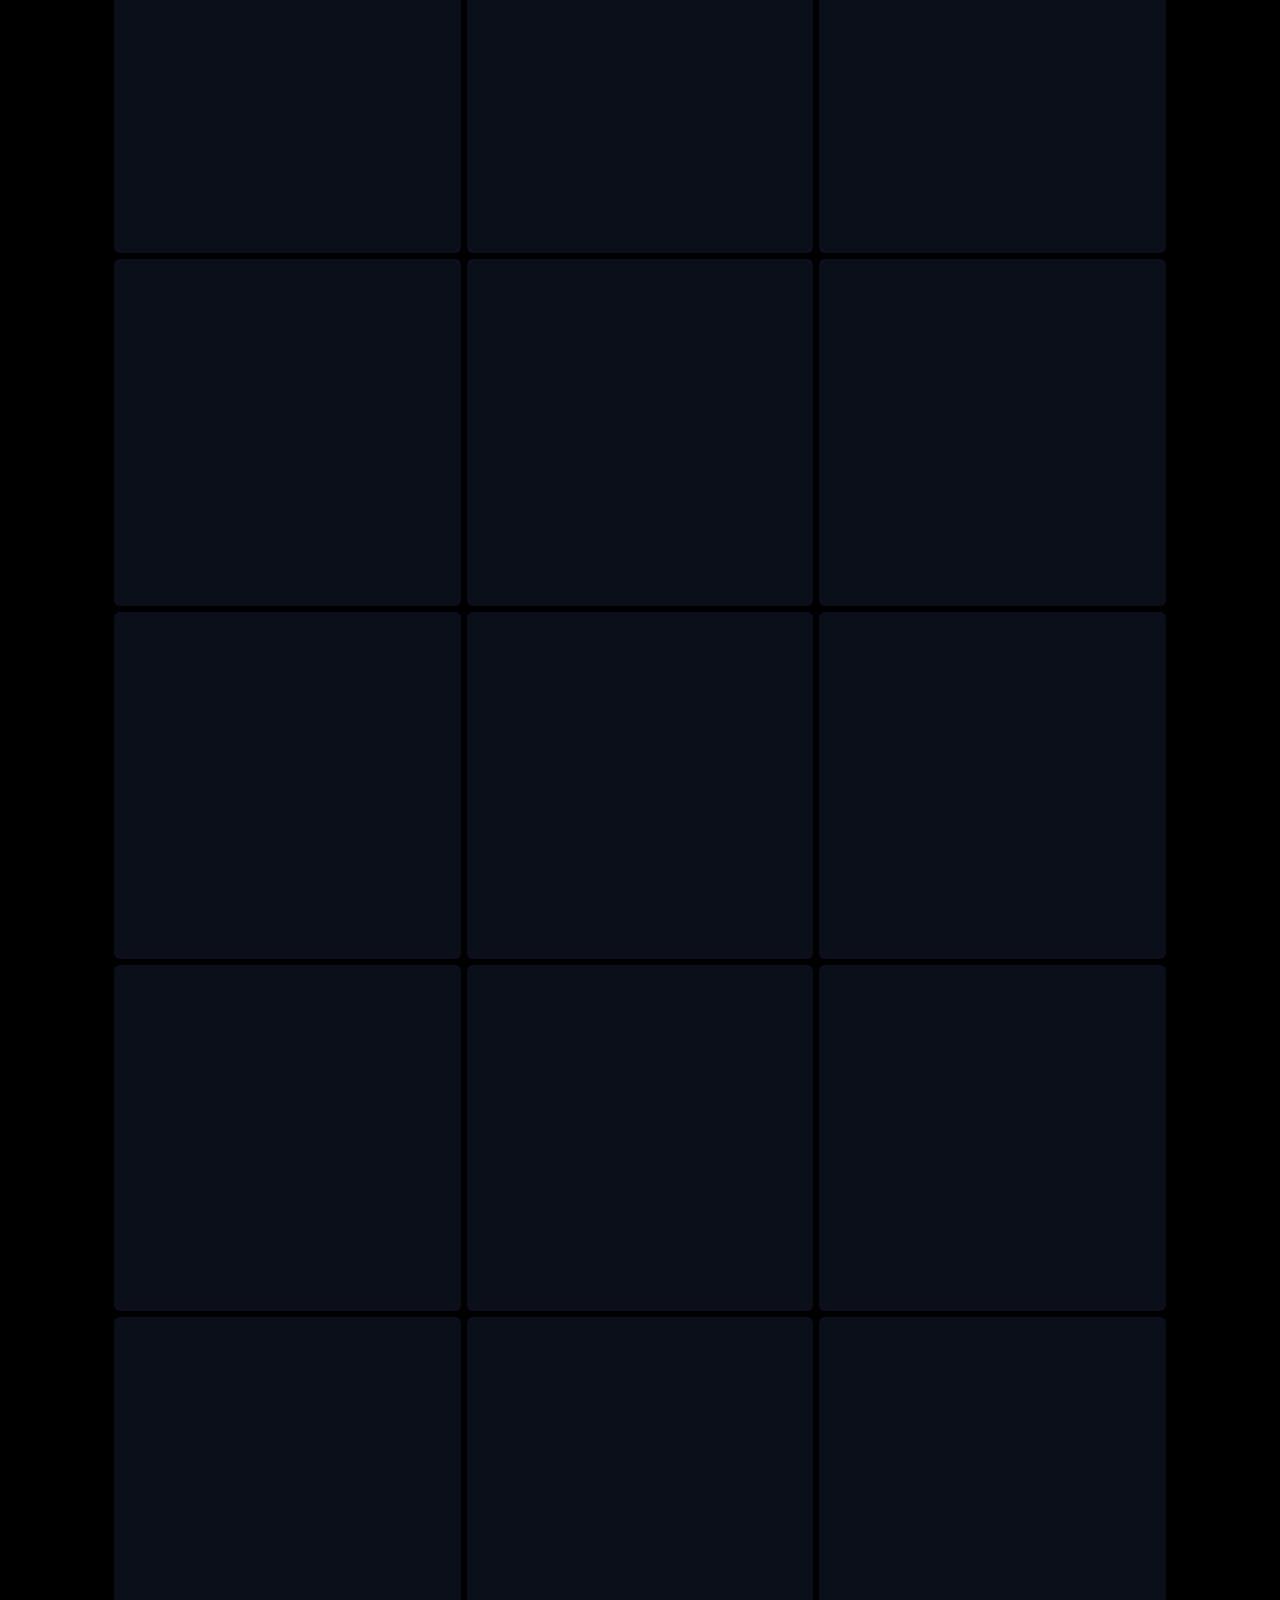
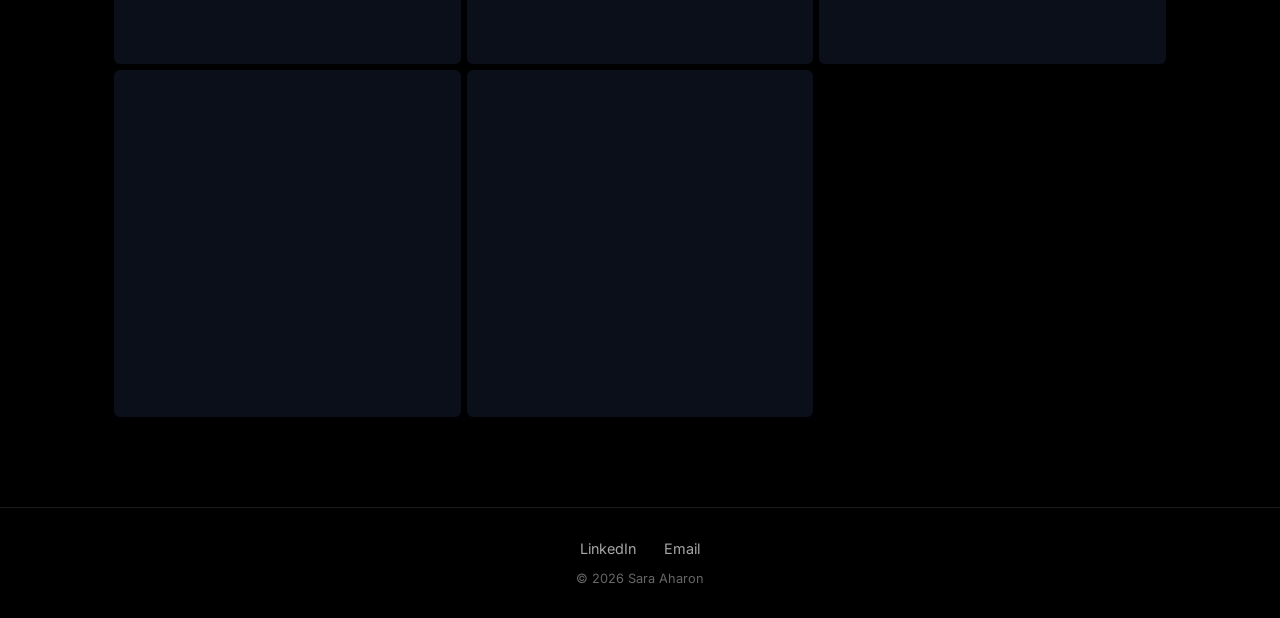
==== commit 93c2dc99: "15" ====
--- a/30days.html
+++ b/30days.html
@@ -309,7 +309,7 @@
 <!-- Day 14 (video) -->
 <button class="mc-tile" type="button"
         data-video="assets/images/30days/day14_coastline_anim.mp4"
-        data-caption="<b>Day 13 · Borgesian Map</b>">
+        data-caption="<b>Day 14 · Borgesian Map</b>">
     <video src="assets/images/30days/day14_coastline_anim.mp4"
            autoplay muted loop playsinline preload="metadata"
            aria-label="Day 14, Borgesian Map animation"></video>
@@ -317,9 +317,9 @@
 
 <!-- Day 15 (video) -->
 <button class="mc-tile" type="button"
-        data-video="assets/images/30days/day15_magma.mp4"
+        data-video="assets/images/30days/day15_inside_out.mp4"
         data-caption="<b>Day 15 · Inside Out</b>">
-    <video src="assets/images/30days/day15_magma.mp4"
+    <video src="assets/images/30days/day15_inside_out.mp4"
            autoplay muted loop playsinline preload="metadata"
            aria-label="Day 15, Inside Out animation"></video>
 </button>
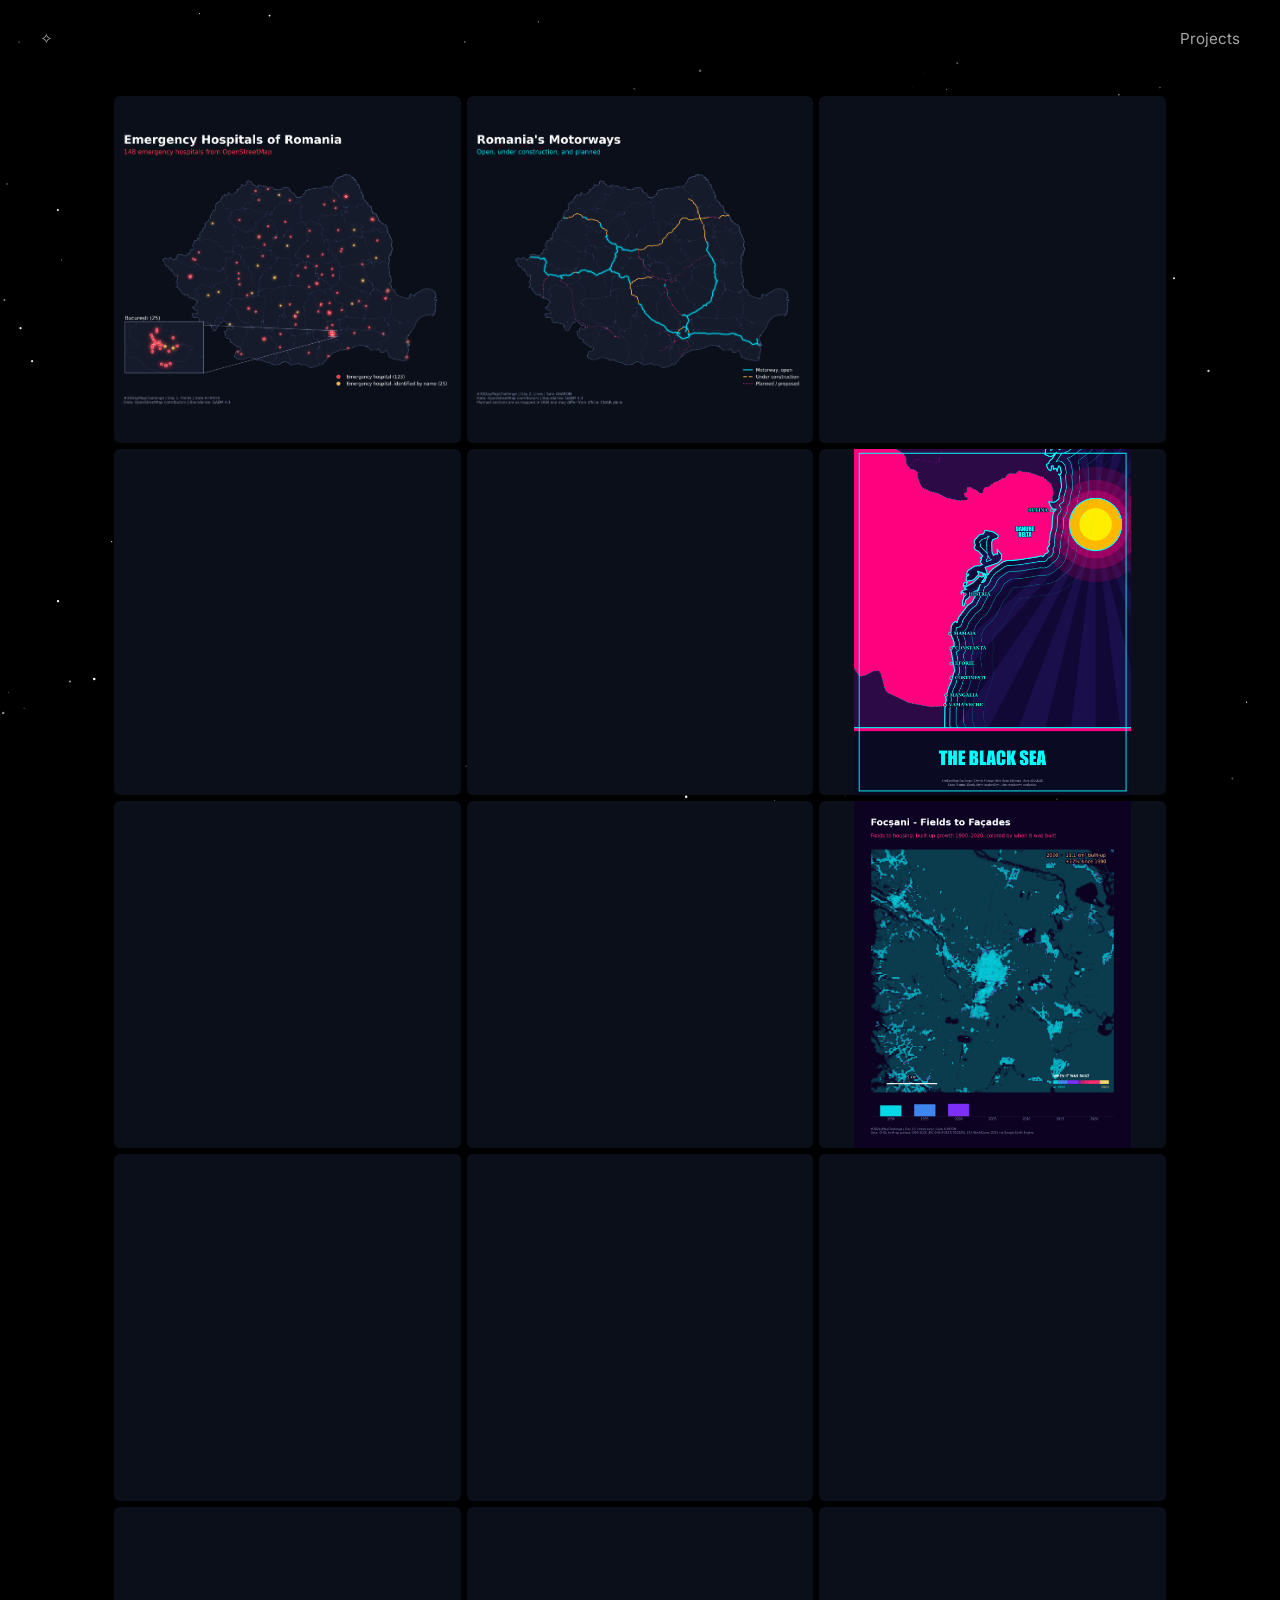
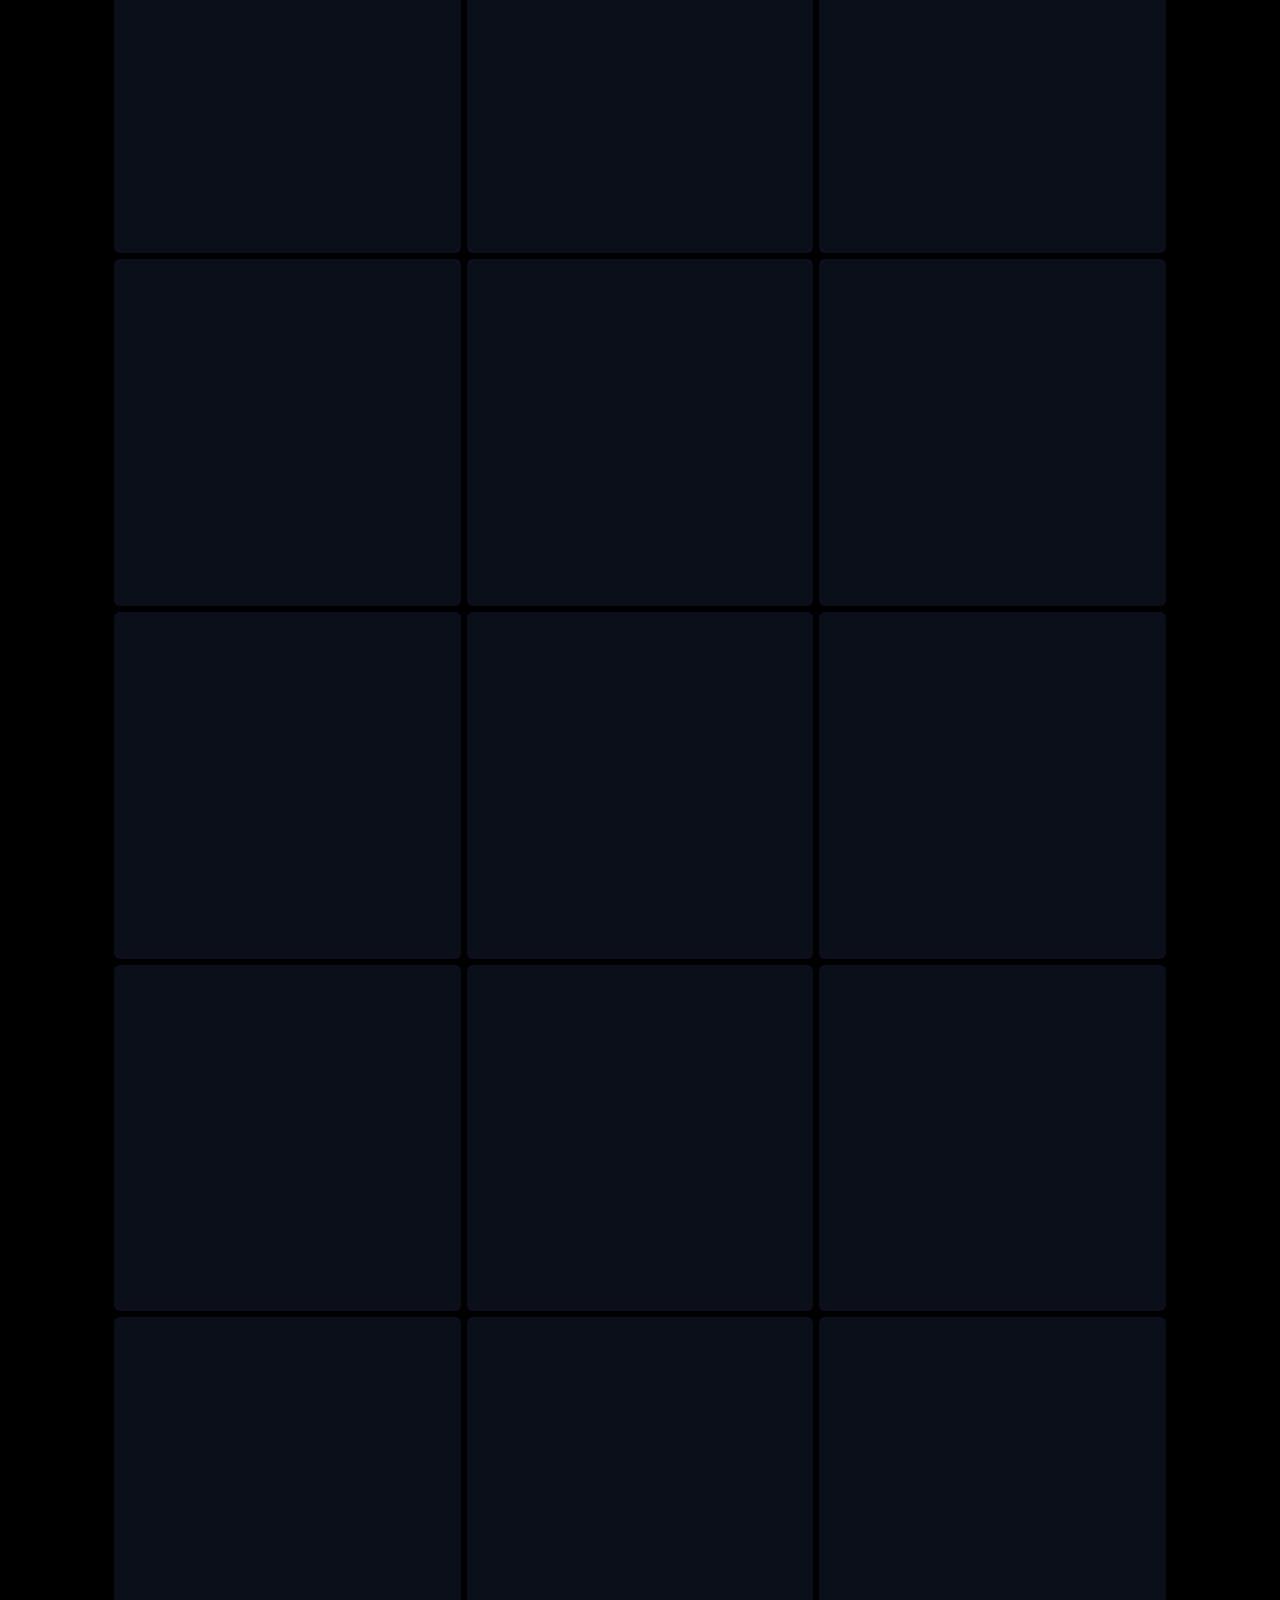
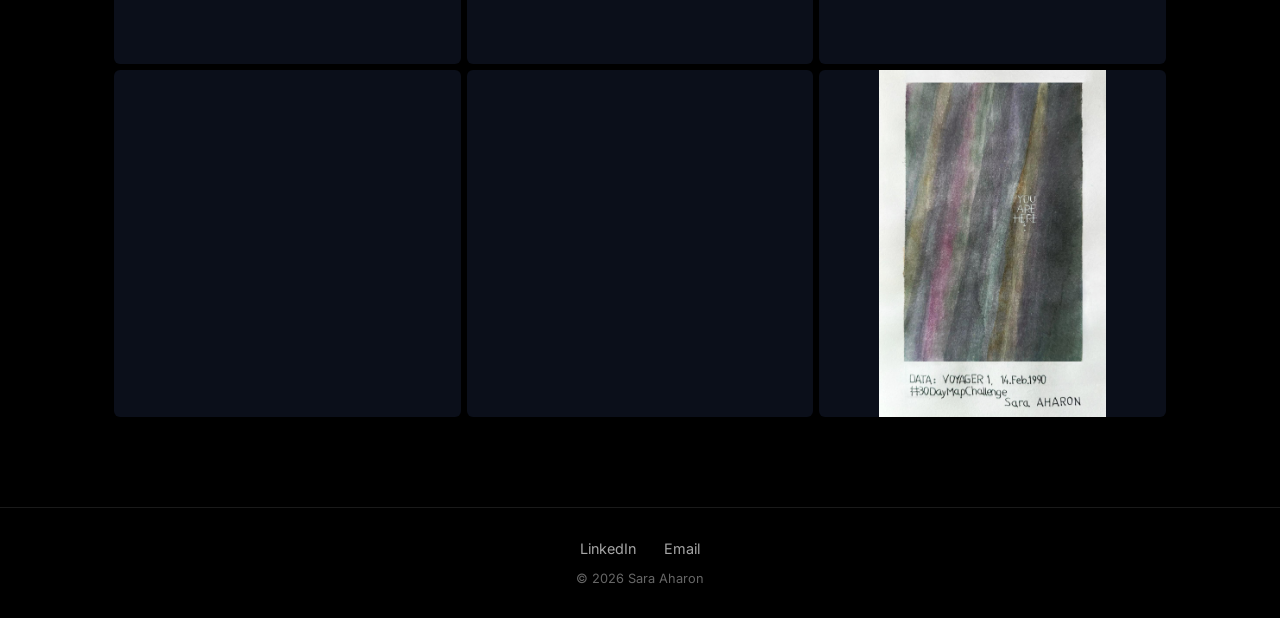
==== commit 2ac48f28: "day30" ====
--- a/30days.html
+++ b/30days.html
@@ -449,6 +449,14 @@
            autoplay muted loop playsinline preload="metadata"
            aria-label="Day 29, Raster animation"></video>
 </button>
+
+<!-- Day 30 -->
+    <button class="mc-tile" type="button"
+            data-caption="<b>Day 30 · Pen & Paper
+            </b>">
+        <img src="assets/images/30days/day30_you_are_here.jpg"
+             alt="Day 30, Pen & Paper" loading="lazy">
+    </button>
 
 </div>
 
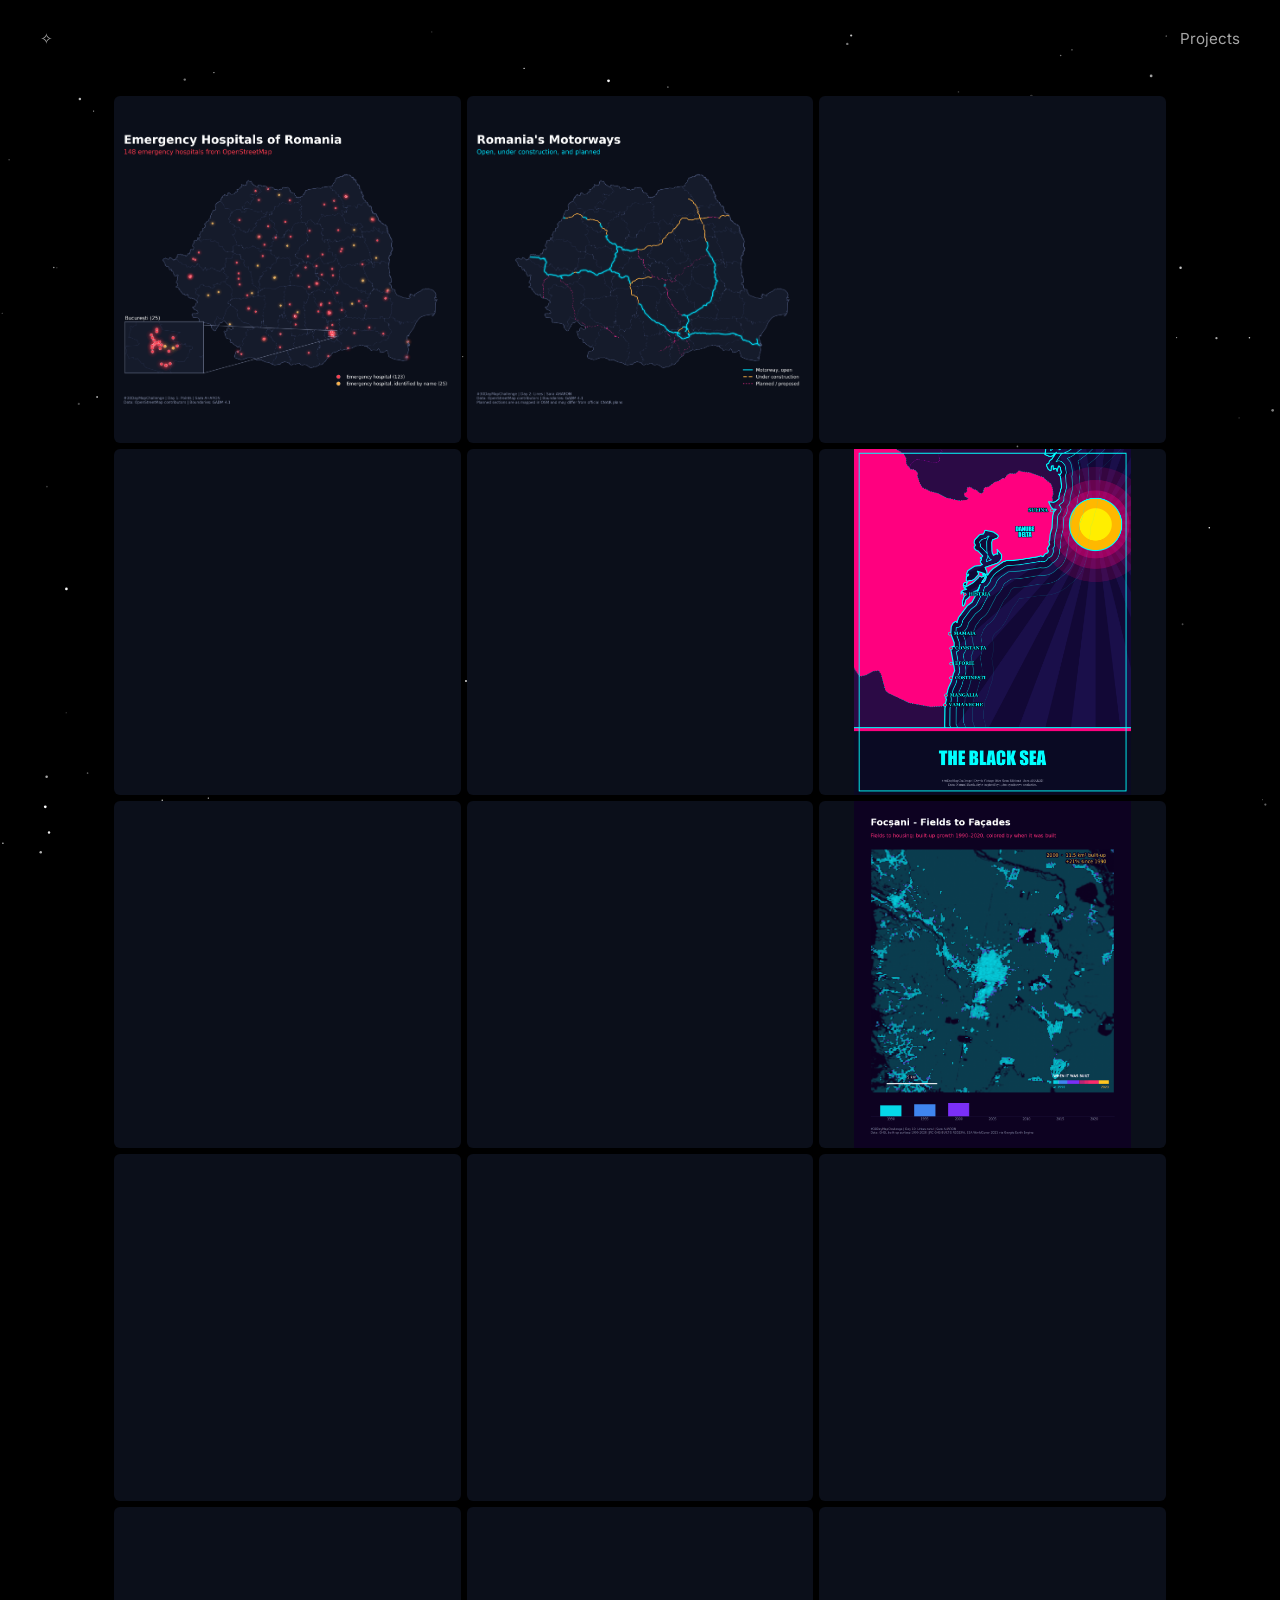
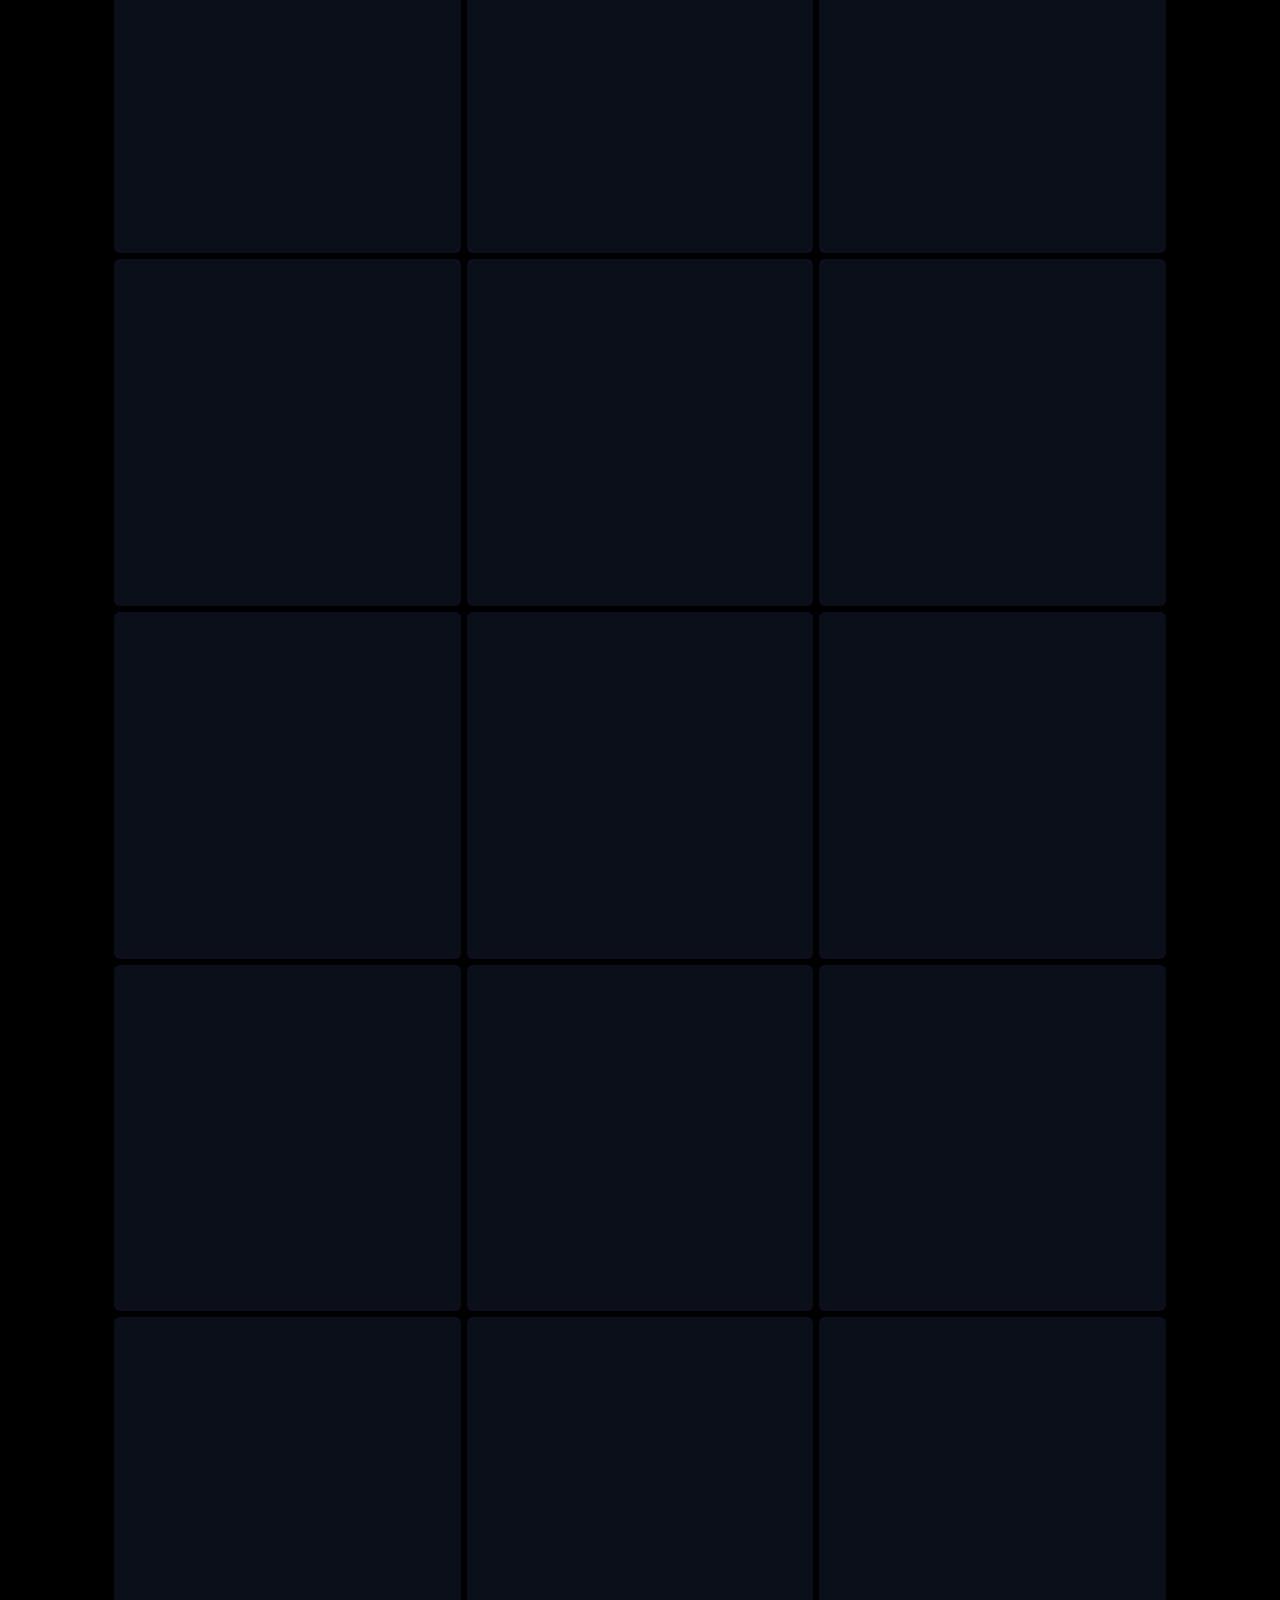
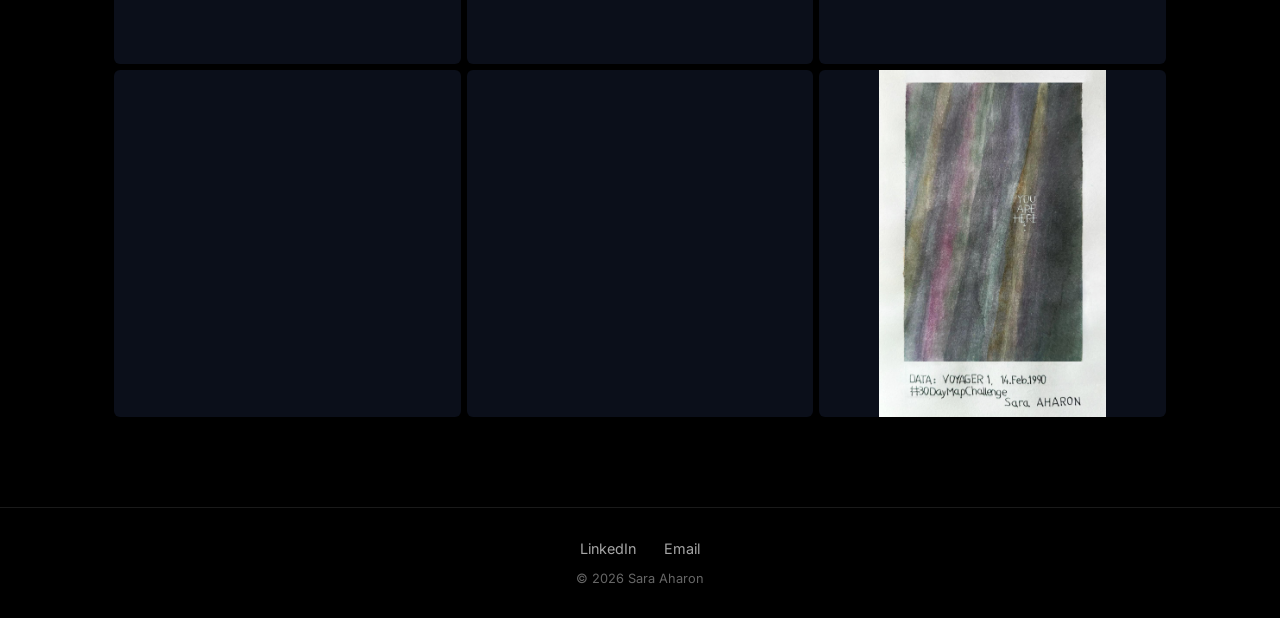
==== commit 16303b8d: "day 18" ====
--- a/30days.html
+++ b/30days.html
@@ -344,9 +344,9 @@
 
 <!-- Day 18 (video) -->
 <button class="mc-tile" type="button"
-        data-video="assets/images/30days/day18_null.mp4"
+        data-video="assets/images/30days/day18_null_map.mp4"
         data-caption="<b>Day 18 · Null</b>">
-    <video src="assets/images/30days/day18_null.mp4"
+    <video src="assets/images/30days/day18_null_map.mp4"
            autoplay muted loop playsinline preload="metadata"
            aria-label="Day 18, Null animation"></video>
 </button>
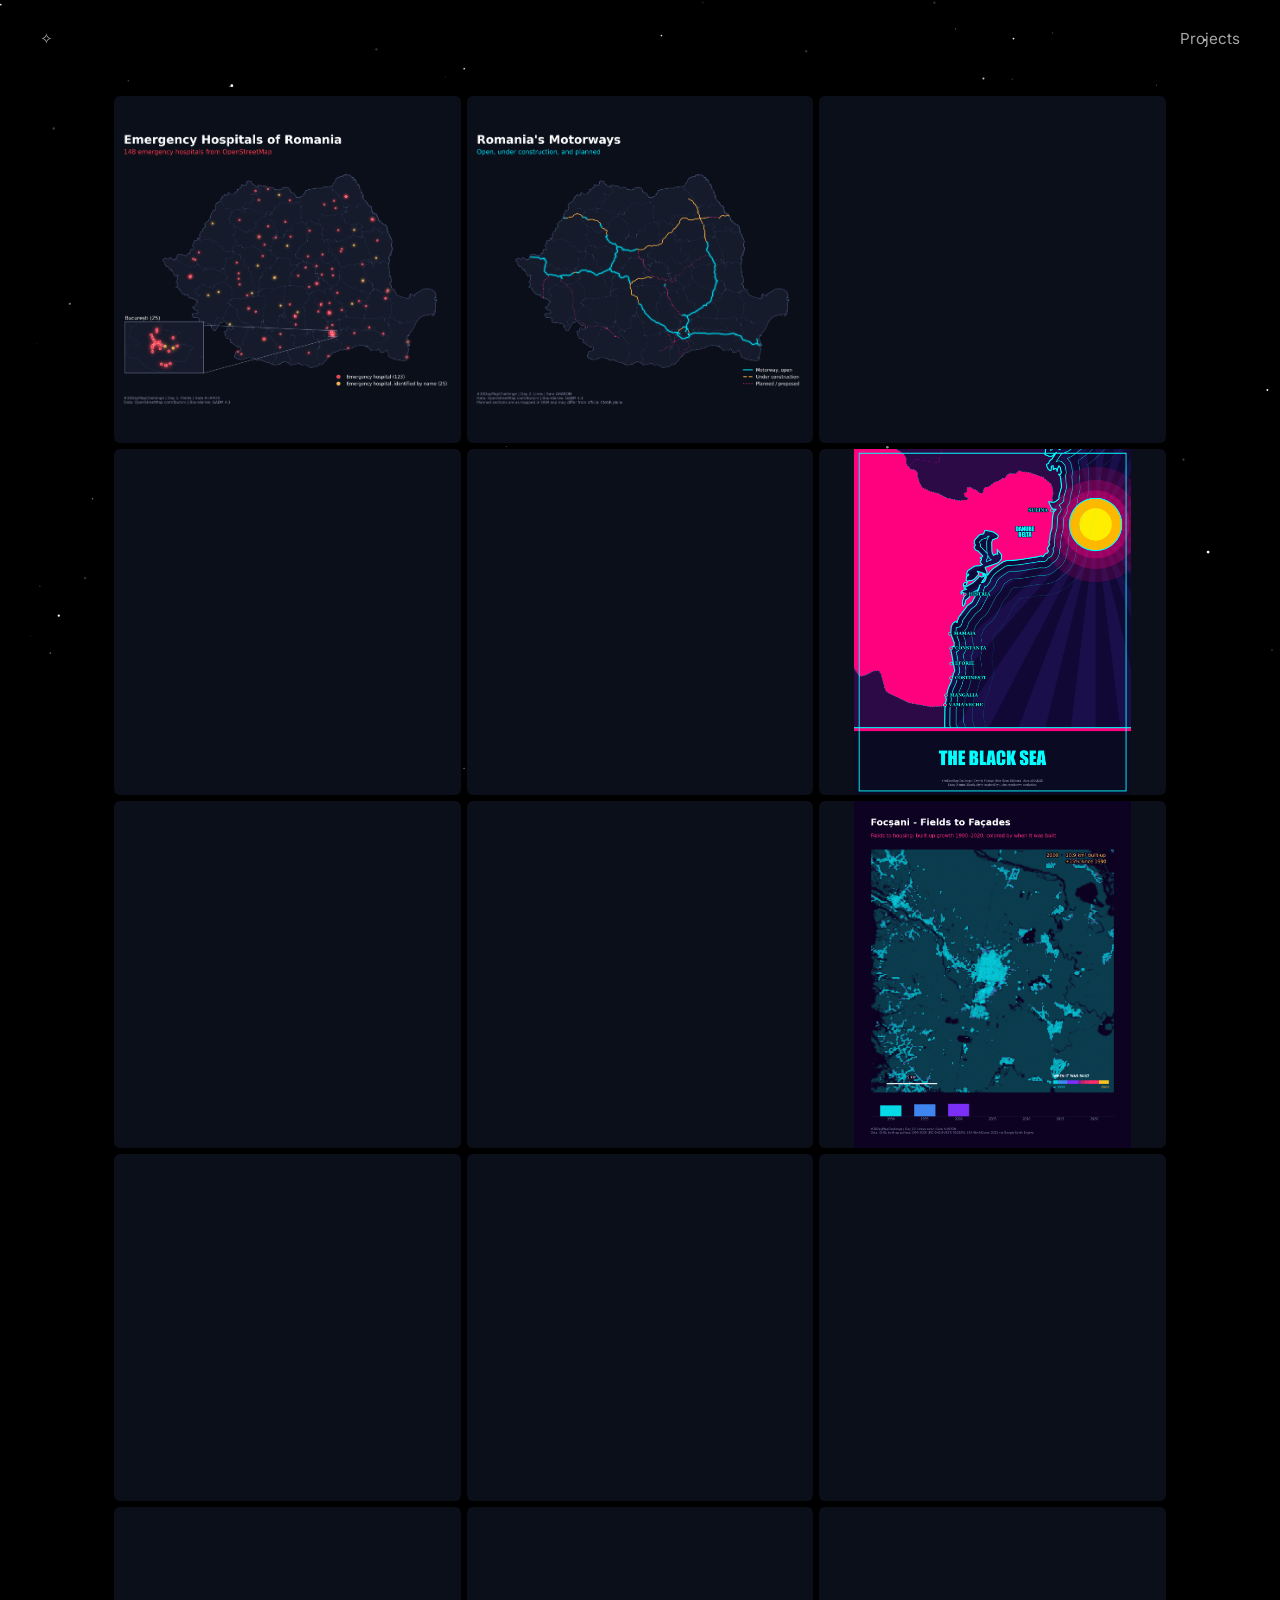
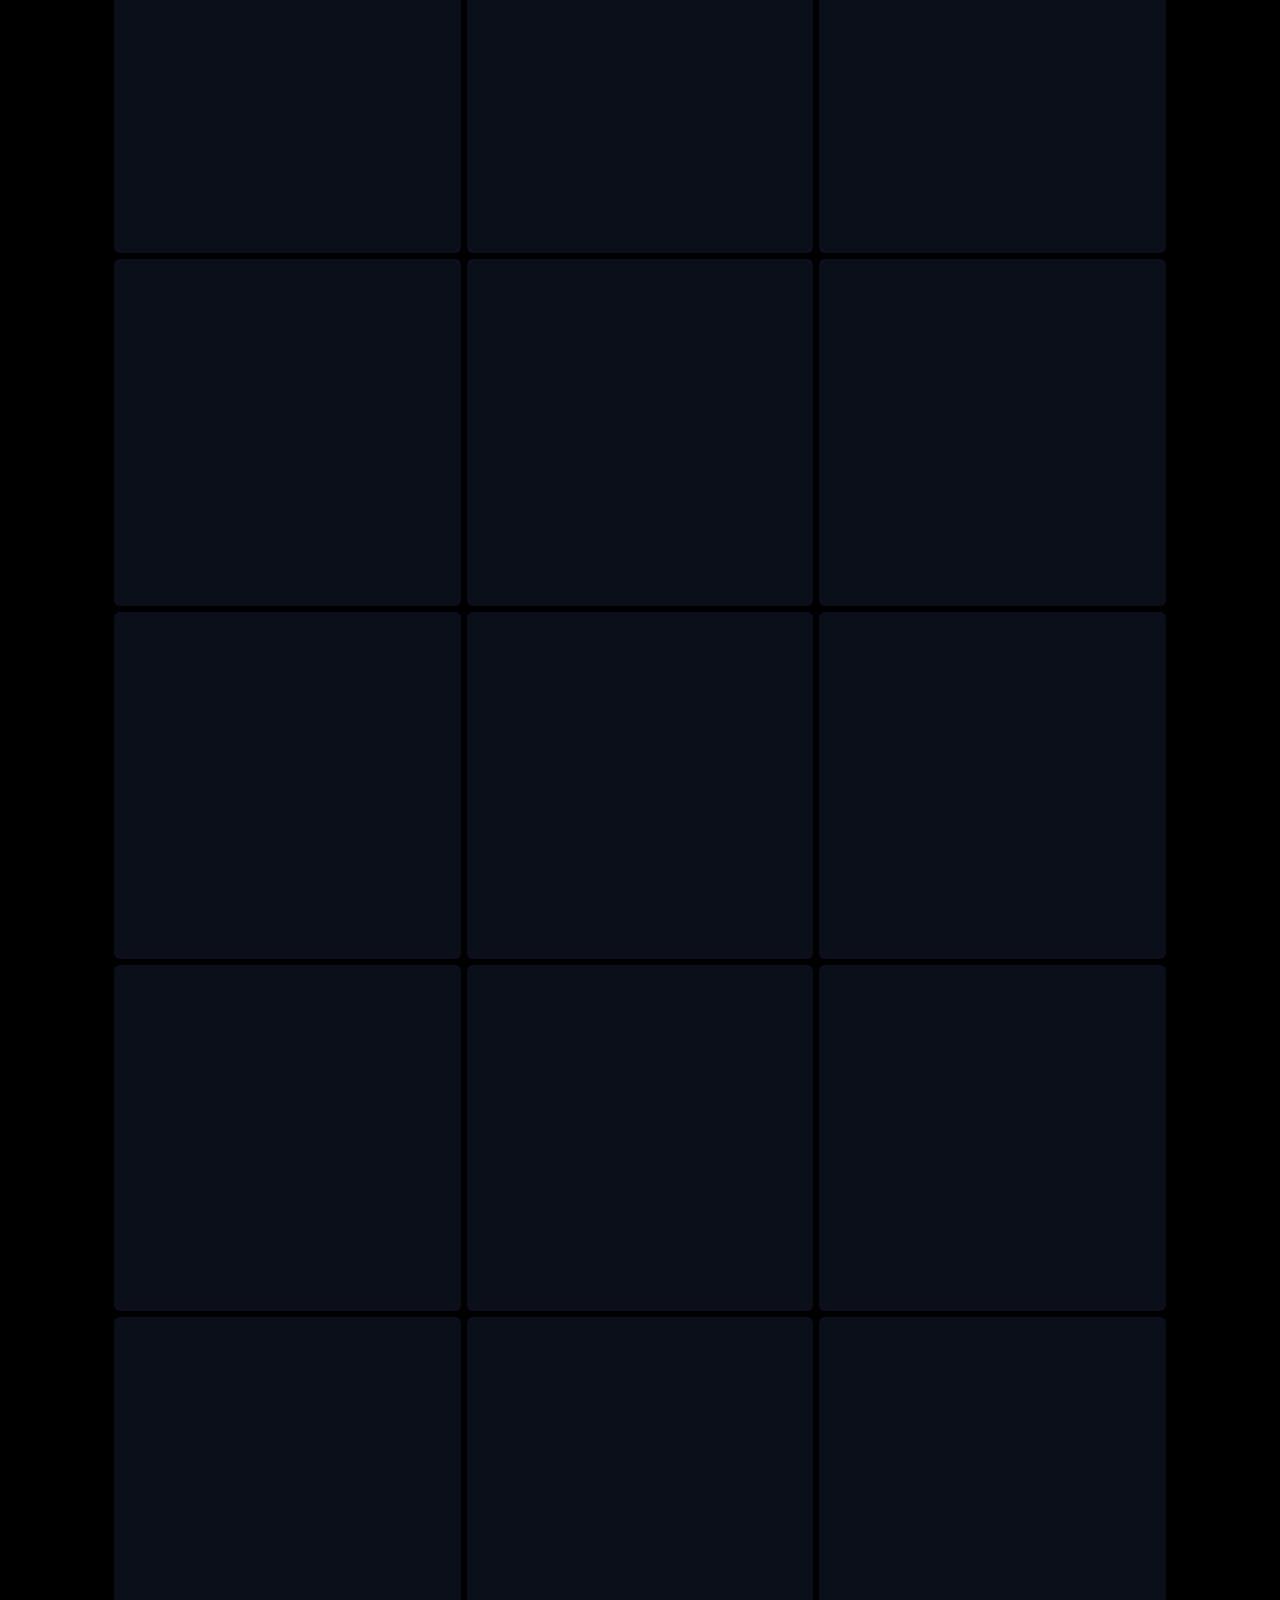
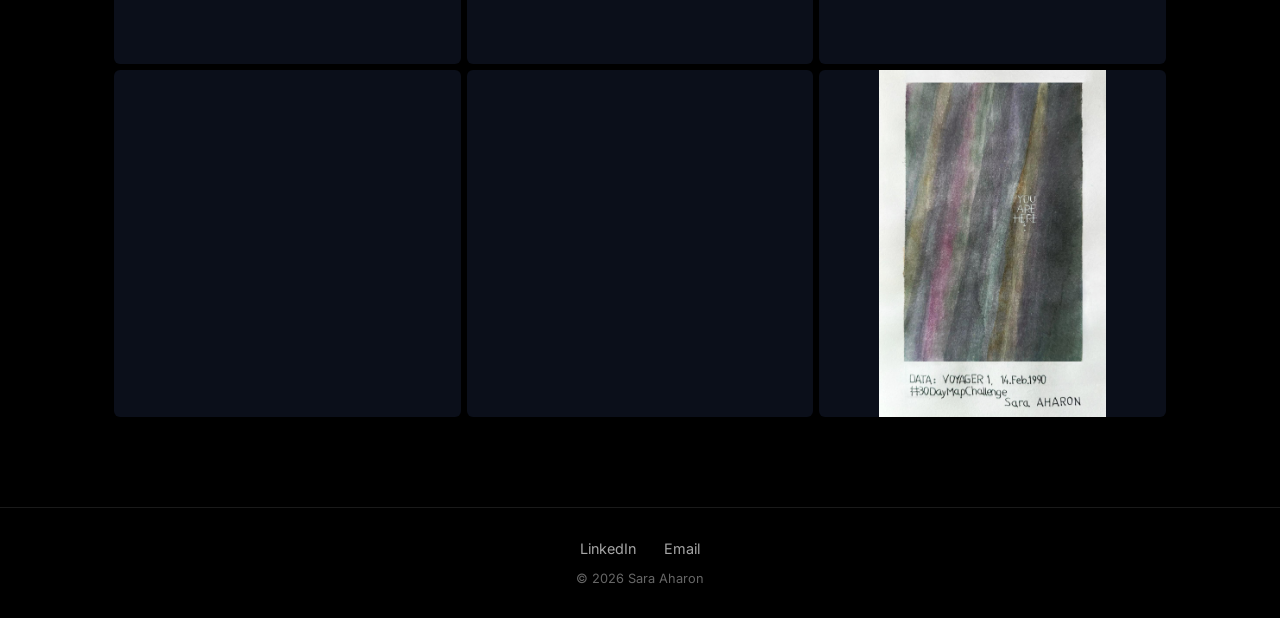
==== commit 4c5ee652: "18_ro" ====
--- a/30days.html
+++ b/30days.html
@@ -344,9 +344,9 @@
 
 <!-- Day 18 (video) -->
 <button class="mc-tile" type="button"
-        data-video="assets/images/30days/day18_null_map.mp4"
+        data-video="assets/images/30days/day18_null_romania.mp4"
         data-caption="<b>Day 18 · Null</b>">
-    <video src="assets/images/30days/day18_null_map.mp4"
+    <video src="assets/images/30days/day18_null_romania.mp4"
            autoplay muted loop playsinline preload="metadata"
            aria-label="Day 18, Null animation"></video>
 </button>
